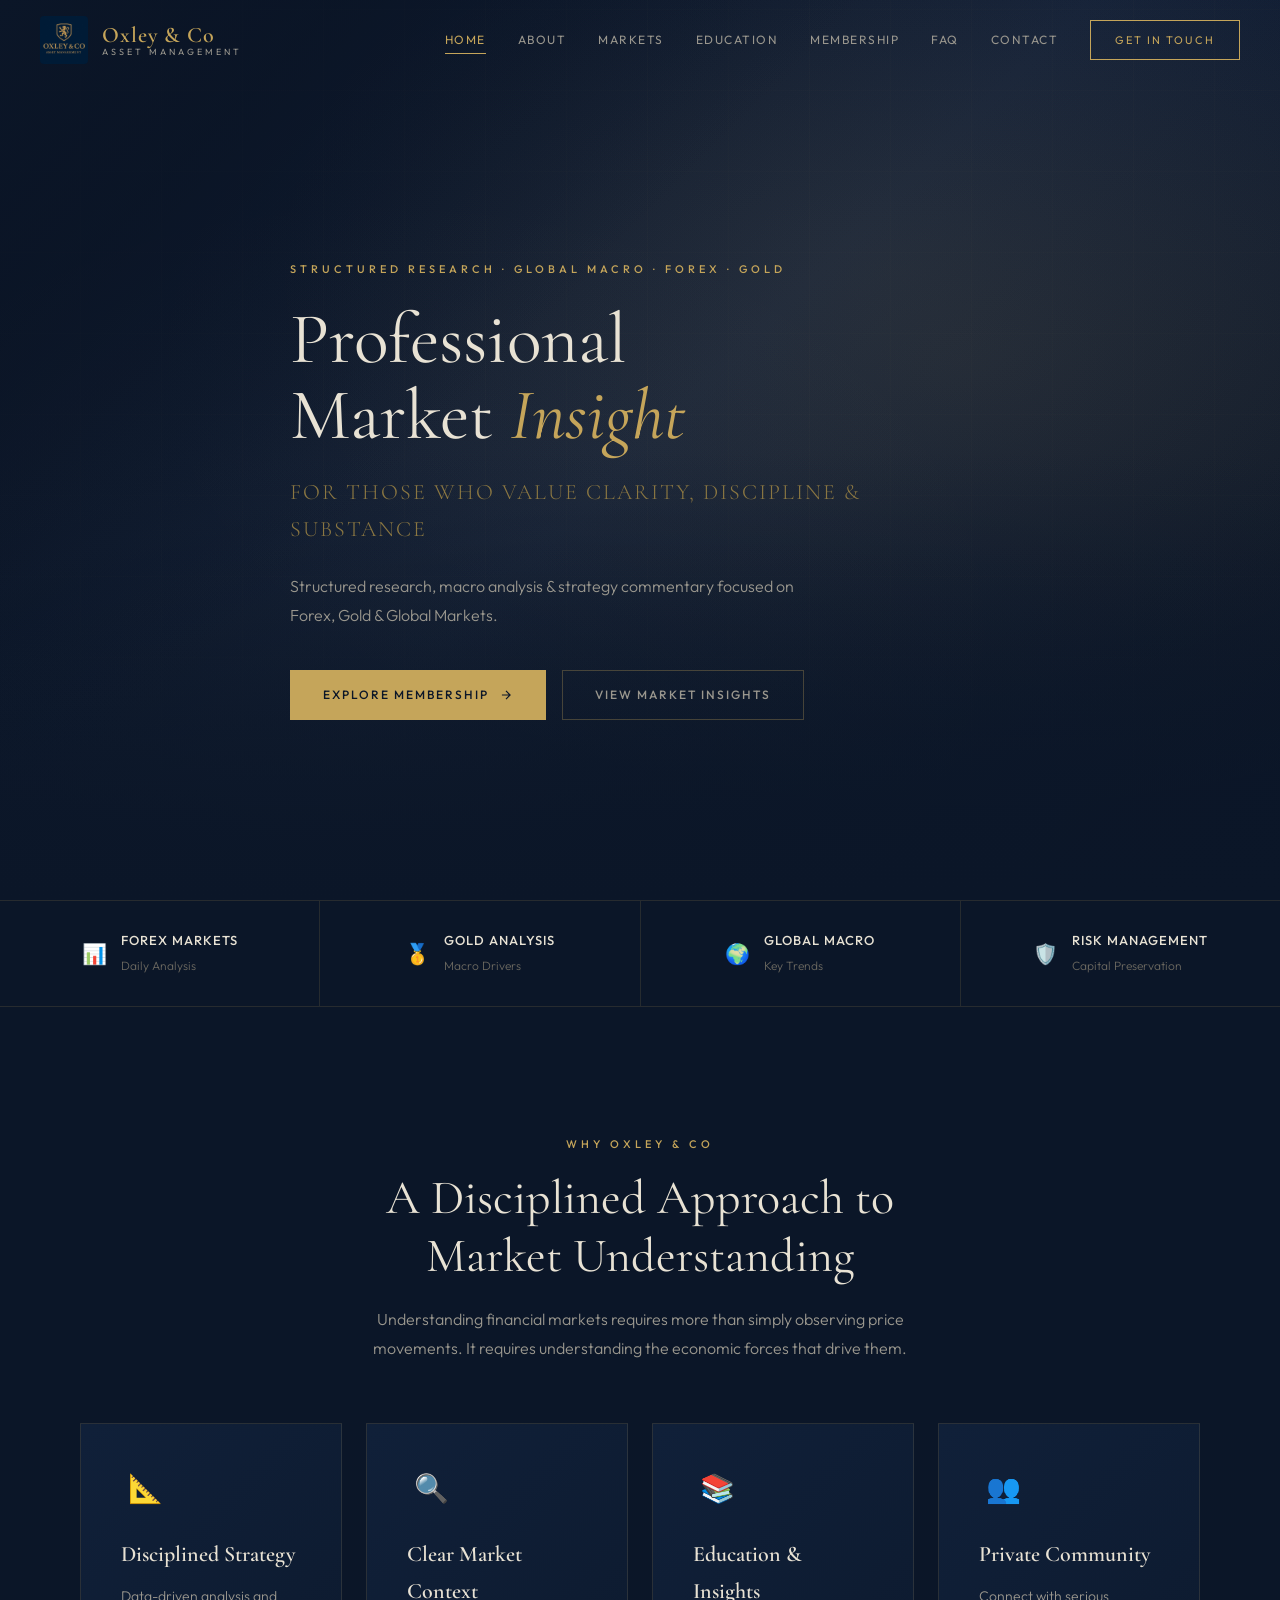
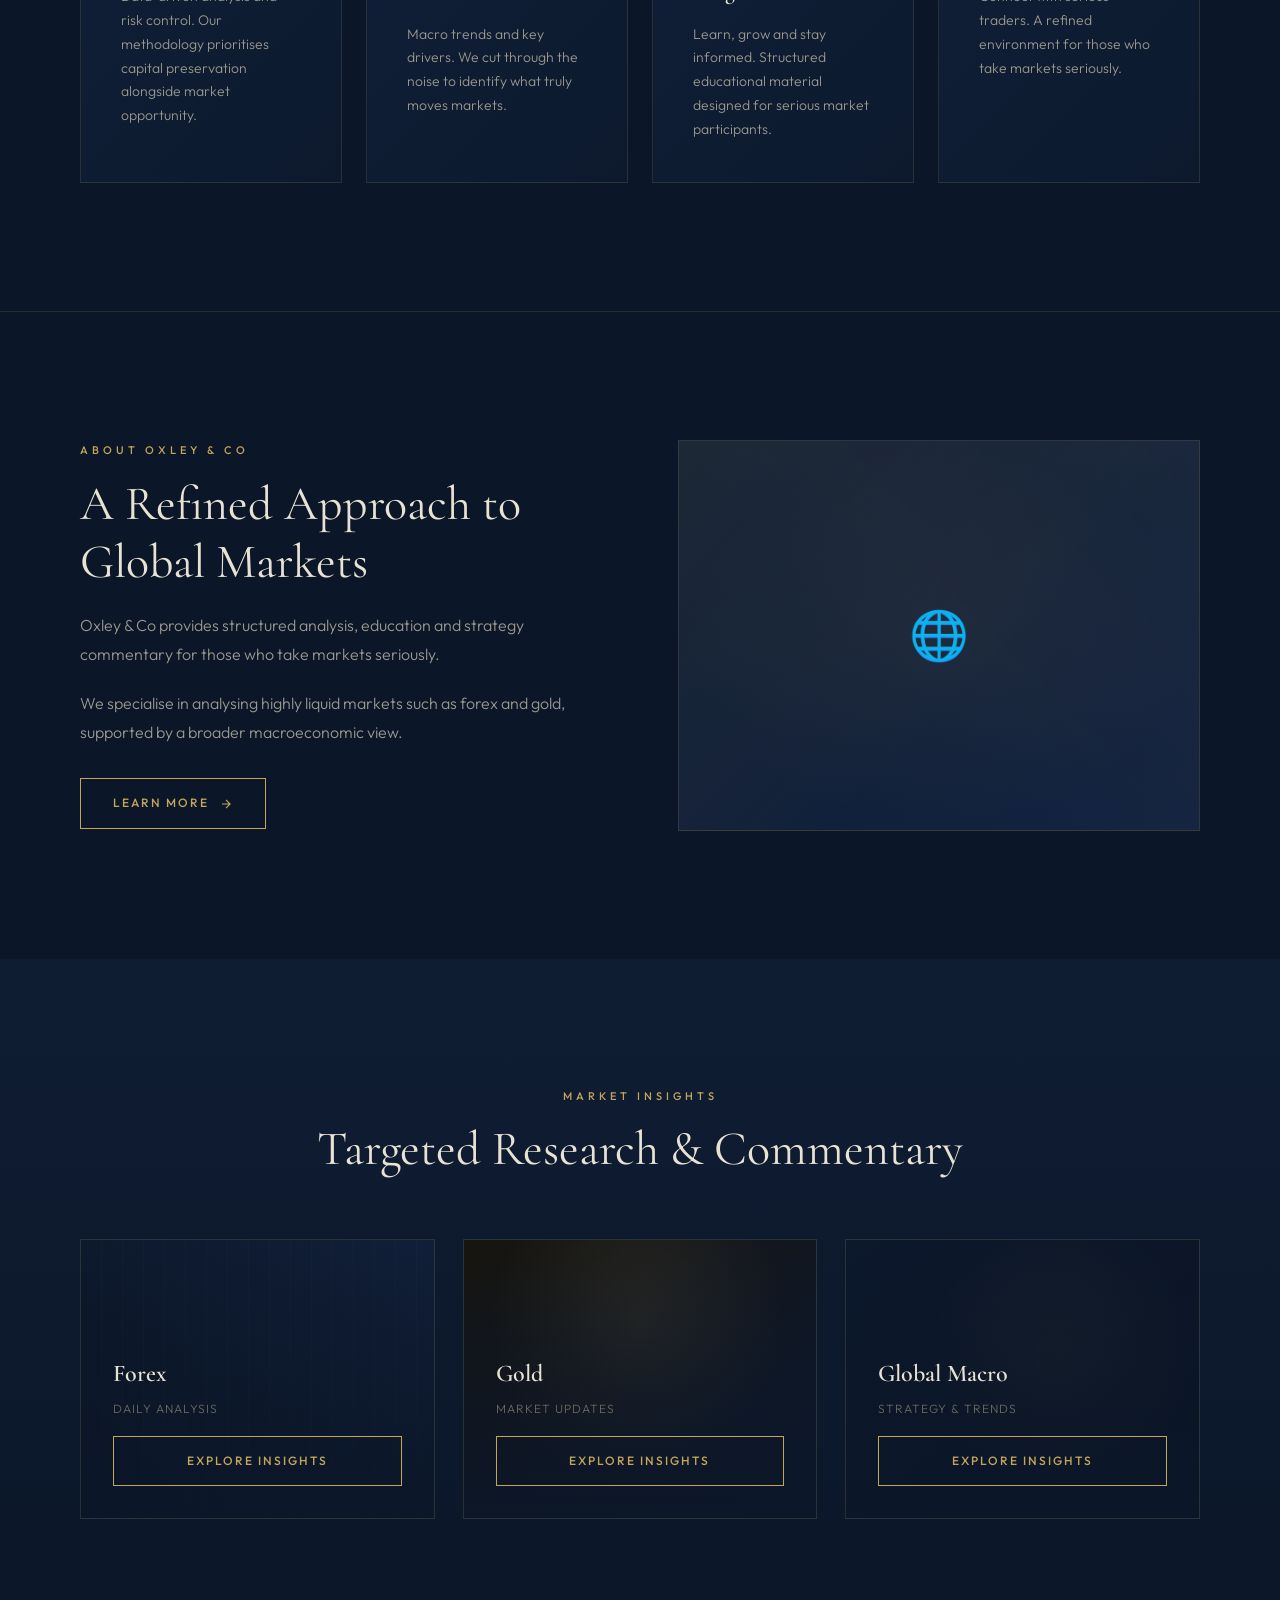
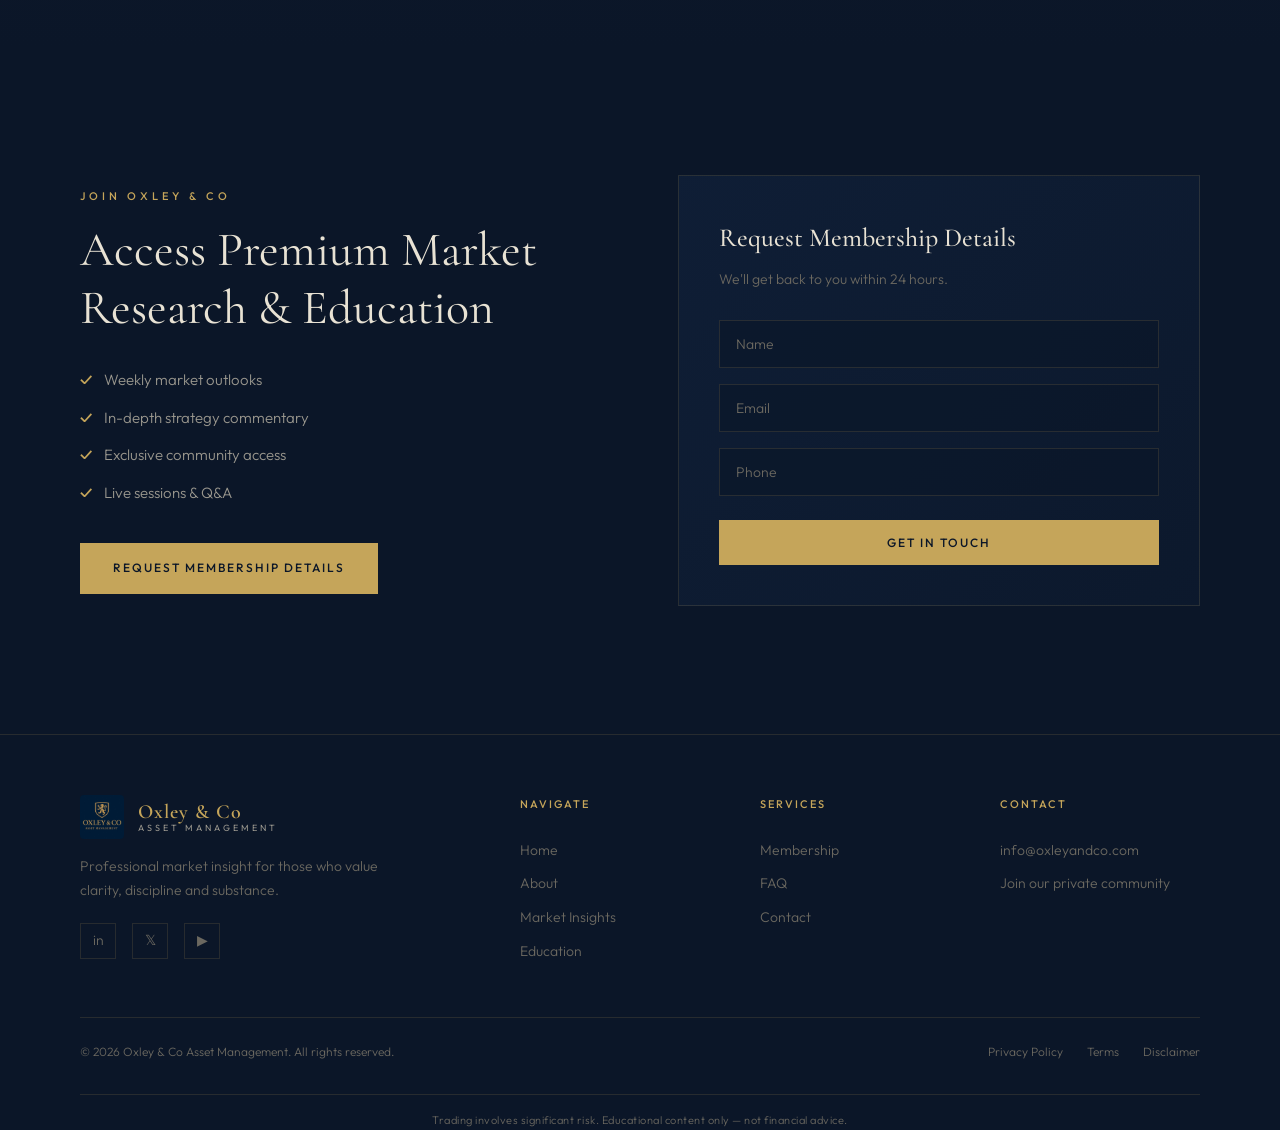
==== index.html @ 521b1150 "Initial Oxley & Co Asset Management website" ====
<!DOCTYPE html>
<html lang="en">
<head>
  <meta charset="UTF-8">
  <meta name="viewport" content="width=device-width, initial-scale=1.0">
  <title>Oxley & Co — Asset Management | Professional Market Insight</title>
  <meta name="description" content="Structured research, macro analysis & strategy commentary focused on Forex, Gold & Global Markets.">
  <link rel="stylesheet" href="styles.css">
  <link rel="icon" type="image/svg+xml" href="data:image/svg+xml,<svg xmlns='http://www.w3.org/2000/svg' viewBox='0 0 100 100'><text y='.9em' font-size='90'>🦁</text></svg>">
</head>
<body>

  <!-- NAVIGATION -->
  <nav class="nav">
    <div class="nav-inner">
      <a href="index.html" class="nav-logo">
        <img src="assets/images/logo.jpg" alt="Oxley & Co">
        <div class="nav-logo-text">
          <span class="nav-logo-name">Oxley & Co</span>
          <span class="nav-logo-sub">Asset Management</span>
        </div>
      </a>
      <div class="nav-links">
        <a href="index.html" class="active">Home</a>
        <a href="about.html">About</a>
        <a href="markets.html">Markets</a>
        <a href="education.html">Education</a>
        <a href="membership.html">Membership</a>
        <a href="faq.html">FAQ</a>
        <a href="contact.html">Contact</a>
        <a href="contact.html" class="nav-cta">Get in Touch</a>
      </div>
      <button class="nav-toggle" aria-label="Toggle menu">
        <span></span><span></span><span></span>
      </button>
    </div>
  </nav>

  <!-- HERO -->
  <section class="hero">
    <div class="hero-bg"></div>
    <div class="container">
      <div class="hero-content">
        <p class="hero-label">Structured Research · Global Macro · Forex · Gold</p>
        <h1>Professional<br>Market <em>Insight</em></h1>
        <p class="hero-subtitle">For those who value clarity, discipline & substance</p>
        <p class="hero-desc">Structured research, macro analysis &amp; strategy commentary focused on Forex, Gold &amp; Global Markets.</p>
        <div class="hero-actions">
          <a href="membership.html" class="btn btn-filled">
            <span>Explore Membership</span>
            <svg xmlns="http://www.w3.org/2000/svg" viewBox="0 0 24 24" fill="none" stroke="currentColor" stroke-width="2"><path d="M5 12h14M12 5l7 7-7 7"/></svg>
          </a>
          <a href="markets.html" class="btn btn-ghost">
            <span>View Market Insights</span>
          </a>
        </div>
      </div>
    </div>
  </section>

  <!-- SERVICE PILLARS -->
  <div class="pillars">
    <div class="pillar">
      <div class="pillar-icon">📊</div>
      <div class="pillar-text">
        <h4>Forex Markets</h4>
        <span>Daily Analysis</span>
      </div>
    </div>
    <div class="pillar">
      <div class="pillar-icon">🥇</div>
      <div class="pillar-text">
        <h4>Gold Analysis</h4>
        <span>Macro Drivers</span>
      </div>
    </div>
    <div class="pillar">
      <div class="pillar-icon">🌍</div>
      <div class="pillar-text">
        <h4>Global Macro</h4>
        <span>Key Trends</span>
      </div>
    </div>
    <div class="pillar">
      <div class="pillar-icon">🛡️</div>
      <div class="pillar-text">
        <h4>Risk Management</h4>
        <span>Capital Preservation</span>
      </div>
    </div>
  </div>

  <!-- WHY OXLEY & CO -->
  <section class="section">
    <div class="container">
      <div class="section-header centered reveal">
        <p class="section-label">Why Oxley & Co</p>
        <h2 class="section-title">A Disciplined Approach to<br>Market Understanding</h2>
        <p class="section-desc">Understanding financial markets requires more than simply observing price movements. It requires understanding the economic forces that drive them.</p>
      </div>
      <div class="grid-4">
        <div class="card reveal reveal-delay-1">
          <div class="card-icon">📐</div>
          <h3>Disciplined Strategy</h3>
          <p>Data-driven analysis and risk control. Our methodology prioritises capital preservation alongside market opportunity.</p>
        </div>
        <div class="card reveal reveal-delay-2">
          <div class="card-icon">🔍</div>
          <h3>Clear Market Context</h3>
          <p>Macro trends and key drivers. We cut through the noise to identify what truly moves markets.</p>
        </div>
        <div class="card reveal reveal-delay-3">
          <div class="card-icon">📚</div>
          <h3>Education &amp; Insights</h3>
          <p>Learn, grow and stay informed. Structured educational material designed for serious market participants.</p>
        </div>
        <div class="card reveal reveal-delay-4">
          <div class="card-icon">👥</div>
          <h3>Private Community</h3>
          <p>Connect with serious traders. A refined environment for those who take markets seriously.</p>
        </div>
      </div>
    </div>
  </section>

  <hr class="section-divider">

  <!-- ABOUT PREVIEW -->
  <section class="section">
    <div class="container">
      <div class="split">
        <div class="reveal">
          <p class="section-label">About Oxley & Co</p>
          <h2 class="section-title">A Refined Approach to Global Markets</h2>
          <p class="section-desc" style="margin-bottom:20px;">Oxley &amp; Co provides structured analysis, education and strategy commentary for those who take markets seriously.</p>
          <p class="section-desc">We specialise in analysing highly liquid markets such as forex and gold, supported by a broader macroeconomic view.</p>
          <a href="about.html" class="btn" style="margin-top:32px;">
            <span>Learn More</span>
            <svg xmlns="http://www.w3.org/2000/svg" viewBox="0 0 24 24" fill="none" stroke="currentColor" stroke-width="2"><path d="M5 12h14M12 5l7 7-7 7"/></svg>
          </a>
        </div>
        <div class="img-placeholder reveal reveal-delay-2">🌐</div>
      </div>
    </div>
  </section>

  <!-- MARKET INSIGHTS -->
  <section class="section section-dark">
    <div class="container">
      <div class="section-header centered reveal">
        <p class="section-label">Market Insights</p>
        <h2 class="section-title">Targeted Research &amp; Commentary</h2>
      </div>
      <div class="grid-3">
        <div class="card insight-card reveal reveal-delay-1" data-type="forex">
          <div class="insight-card-bg"></div>
          <div class="insight-card-content">
            <h3>Forex</h3>
            <p class="sub">Daily Analysis</p>
            <a href="markets.html" class="btn" style="width:100%;justify-content:center;">
              <span>Explore Insights</span>
            </a>
          </div>
        </div>
        <div class="card insight-card reveal reveal-delay-2" data-type="gold">
          <div class="insight-card-bg"></div>
          <div class="insight-card-content">
            <h3>Gold</h3>
            <p class="sub">Market Updates</p>
            <a href="markets.html" class="btn" style="width:100%;justify-content:center;">
              <span>Explore Insights</span>
            </a>
          </div>
        </div>
        <div class="card insight-card reveal reveal-delay-3" data-type="macro">
          <div class="insight-card-bg"></div>
          <div class="insight-card-content">
            <h3>Global Macro</h3>
            <p class="sub">Strategy &amp; Trends</p>
            <a href="markets.html" class="btn" style="width:100%;justify-content:center;">
              <span>Explore Insights</span>
            </a>
          </div>
        </div>
      </div>
    </div>
  </section>

  <!-- MEMBERSHIP CTA -->
  <section class="section">
    <div class="container">
      <div class="split reveal">
        <div>
          <p class="section-label">Join Oxley & Co</p>
          <h2 class="section-title">Access Premium Market Research &amp; Education</h2>
          <ul class="check-list" style="margin-top:24px;">
            <li>Weekly market outlooks</li>
            <li>In-depth strategy commentary</li>
            <li>Exclusive community access</li>
            <li>Live sessions &amp; Q&A</li>
          </ul>
          <a href="membership.html" class="btn btn-filled" style="margin-top:32px;">
            <span>Request Membership Details</span>
          </a>
        </div>
        <div class="form-card reveal reveal-delay-2">
          <h3>Request Membership Details</h3>
          <p class="form-sub">We'll get back to you within 24 hours.</p>
          <form>
            <div class="form-group">
              <input type="text" placeholder="Name" required>
            </div>
            <div class="form-group">
              <input type="email" placeholder="Email" required>
            </div>
            <div class="form-group">
              <input type="tel" placeholder="Phone">
            </div>
            <button type="submit" class="btn btn-filled" style="width:100%;justify-content:center;margin-top:8px;">
              <span>Get in Touch</span>
            </button>
          </form>
        </div>
      </div>
    </div>
  </section>

  <!-- FOOTER -->
  <footer class="footer">
    <div class="container">
      <div class="footer-grid">
        <div class="footer-brand">
          <div class="nav-logo" style="pointer-events:none;">
            <img src="assets/images/logo.jpg" alt="Oxley & Co" style="height:44px;width:44px;border-radius:4px;object-fit:cover;">
            <div class="nav-logo-text">
              <span class="nav-logo-name" style="font-size:20px;">Oxley & Co</span>
              <span class="nav-logo-sub">Asset Management</span>
            </div>
          </div>
          <p>Professional market insight for those who value clarity, discipline and substance.</p>
          <div class="footer-social">
            <a href="#" aria-label="LinkedIn">in</a>
            <a href="#" aria-label="Twitter">𝕏</a>
            <a href="#" aria-label="YouTube">▶</a>
          </div>
        </div>
        <div class="footer-col">
          <h4>Navigate</h4>
          <a href="index.html">Home</a>
          <a href="about.html">About</a>
          <a href="markets.html">Market Insights</a>
          <a href="education.html">Education</a>
        </div>
        <div class="footer-col">
          <h4>Services</h4>
          <a href="membership.html">Membership</a>
          <a href="faq.html">FAQ</a>
          <a href="contact.html">Contact</a>
        </div>
        <div class="footer-col">
          <h4>Contact</h4>
          <a href="mailto:info@oxleyandco.com">info@oxleyandco.com</a>
          <a href="#">Join our private community</a>
        </div>
      </div>
      <div class="footer-bottom">
        <span class="footer-copy">&copy; 2026 Oxley & Co Asset Management. All rights reserved.</span>
        <div class="footer-bottom-links">
          <a href="#">Privacy Policy</a>
          <a href="#">Terms</a>
          <a href="#">Disclaimer</a>
        </div>
      </div>
      <p class="footer-disclaimer">Trading involves significant risk. Educational content only — not financial advice.</p>
    </div>
  </footer>

  <script src="main.js"></script>
</body>
</html>
---- styles.css ----
/* ═══════════════════════════════════════════════════════════════
   OXLEY & CO — ASSET MANAGEMENT
   Premium Institutional Design System
   ═══════════════════════════════════════════════════════════════ */

@import url('https://fonts.googleapis.com/css2?family=Cormorant+Garamond:ital,wght@0,300;0,400;0,500;0,600;0,700;1,400&family=Outfit:wght@300;400;500;600&family=Libre+Baskerville:ital,wght@0,400;0,700;1,400&display=swap');

:root {
  /* Core palette */
  --gold: #C5A55A;
  --gold-light: #D4B96E;
  --gold-bright: #E8D48B;
  --gold-dark: #9A7F3C;
  --gold-muted: #8B7742;
  --navy: #0B1628;
  --navy-light: #0F1D33;
  --navy-mid: #132340;
  --navy-surface: #162A4A;
  --charcoal: #1A1A1E;
  --text-primary: #E8E2D4;
  --text-secondary: #9A978E;
  --text-muted: #6B6860;
  --border: rgba(197, 165, 90, 0.15);
  --border-strong: rgba(197, 165, 90, 0.3);
  --glow: rgba(197, 165, 90, 0.08);

  /* Typography */
  --font-display: 'Cormorant Garamond', 'Georgia', serif;
  --font-body: 'Outfit', 'Helvetica Neue', sans-serif;
  --font-accent: 'Libre Baskerville', 'Georgia', serif;

  /* Spacing */
  --section-pad: clamp(80px, 10vw, 140px);
  --container: 1200px;
}

*, *::before, *::after {
  margin: 0;
  padding: 0;
  box-sizing: border-box;
}

html {
  scroll-behavior: smooth;
  -webkit-font-smoothing: antialiased;
  -moz-osx-font-smoothing: grayscale;
}

body {
  font-family: var(--font-body);
  font-weight: 300;
  color: var(--text-primary);
  background: var(--navy);
  line-height: 1.7;
  overflow-x: hidden;
}

img { max-width: 100%; display: block; }
a { color: inherit; text-decoration: none; }
ul { list-style: none; }

.container {
  max-width: var(--container);
  margin: 0 auto;
  padding: 0 clamp(20px, 4vw, 40px);
}

/* ═══════════════════════════════════════
   GLOBAL BACKGROUND TEXTURE
   ═══════════════════════════════════════ */

body::before {
  content: '';
  position: fixed;
  inset: 0;
  background:
    radial-gradient(ellipse at 20% 20%, rgba(197, 165, 90, 0.03) 0%, transparent 50%),
    radial-gradient(ellipse at 80% 80%, rgba(197, 165, 90, 0.02) 0%, transparent 50%);
  pointer-events: none;
  z-index: 0;
}

/* Noise grain overlay */
body::after {
  content: '';
  position: fixed;
  inset: 0;
  opacity: 0.025;
  background-image: url("data:image/svg+xml,%3Csvg viewBox='0 0 256 256' xmlns='http://www.w3.org/2000/svg'%3E%3Cfilter id='n'%3E%3CfeTurbulence type='fractalNoise' baseFrequency='0.9' numOctaves='4' stitchTiles='stitch'/%3E%3C/filter%3E%3Crect width='100%25' height='100%25' filter='url(%23n)'/%3E%3C/svg%3E");
  background-size: 128px 128px;
  pointer-events: none;
  z-index: 0;
}

/* ═══════════════════════════════════════
   NAVIGATION
   ═══════════════════════════════════════ */

.nav {
  position: fixed;
  top: 0;
  left: 0;
  right: 0;
  z-index: 1000;
  padding: 0 clamp(20px, 4vw, 40px);
  transition: background 0.4s ease, box-shadow 0.4s ease, padding 0.4s ease;
}

.nav.scrolled {
  background: rgba(11, 22, 40, 0.95);
  backdrop-filter: blur(20px);
  box-shadow: 0 1px 0 var(--border);
}

.nav-inner {
  max-width: var(--container);
  margin: 0 auto;
  display: flex;
  align-items: center;
  justify-content: space-between;
  height: 80px;
}

.nav-logo {
  display: flex;
  align-items: center;
  gap: 14px;
}

.nav-logo img {
  height: 48px;
  width: 48px;
  border-radius: 4px;
  object-fit: cover;
}

.nav-logo-text {
  display: flex;
  flex-direction: column;
  line-height: 1.1;
}

.nav-logo-name {
  font-family: var(--font-display);
  font-size: 22px;
  font-weight: 600;
  color: var(--gold);
  letter-spacing: 1px;
}

.nav-logo-sub {
  font-family: var(--font-body);
  font-size: 9px;
  letter-spacing: 3px;
  text-transform: uppercase;
  color: var(--text-secondary);
  font-weight: 400;
}

.nav-links {
  display: flex;
  align-items: center;
  gap: clamp(16px, 2.5vw, 32px);
}

.nav-links a {
  font-size: 12px;
  font-weight: 400;
  letter-spacing: 1.5px;
  text-transform: uppercase;
  color: var(--text-secondary);
  transition: color 0.3s ease;
  position: relative;
}

.nav-links a::after {
  content: '';
  position: absolute;
  bottom: -4px;
  left: 0;
  width: 0;
  height: 1px;
  background: var(--gold);
  transition: width 0.3s ease;
}

.nav-links a:hover,
.nav-links a.active {
  color: var(--gold);
}

.nav-links a:hover::after,
.nav-links a.active::after {
  width: 100%;
}

.nav-cta {
  font-size: 11px !important;
  letter-spacing: 2px !important;
  padding: 10px 24px;
  border: 1px solid var(--gold);
  color: var(--gold) !important;
  transition: all 0.3s ease !important;
}

.nav-cta::after { display: none !important; }

.nav-cta:hover {
  background: var(--gold) !important;
  color: var(--navy) !important;
}

/* Mobile menu */
.nav-toggle {
  display: none;
  flex-direction: column;
  gap: 5px;
  cursor: pointer;
  background: none;
  border: none;
  padding: 6px;
}

.nav-toggle span {
  display: block;
  width: 24px;
  height: 1.5px;
  background: var(--gold);
  transition: all 0.3s ease;
}

@media (max-width: 900px) {
  .nav-links { display: none; }
  .nav-toggle { display: flex; }

  .nav-links.open {
    display: flex;
    flex-direction: column;
    position: absolute;
    top: 80px;
    left: 0;
    right: 0;
    background: rgba(11, 22, 40, 0.98);
    backdrop-filter: blur(20px);
    padding: 30px 40px;
    gap: 20px;
    border-bottom: 1px solid var(--border);
  }
}

/* ═══════════════════════════════════════
   HERO SECTIONS
   ═══════════════════════════════════════ */

.hero {
  position: relative;
  min-height: 100vh;
  display: flex;
  align-items: center;
  padding-top: 80px;
  overflow: hidden;
}

.hero-bg {
  position: absolute;
  inset: 0;
  z-index: 0;
}

.hero-bg::before {
  content: '';
  position: absolute;
  inset: 0;
  background:
    linear-gradient(135deg, var(--navy) 0%, transparent 40%),
    linear-gradient(to bottom, transparent 50%, var(--navy) 100%),
    radial-gradient(ellipse at 75% 40%, rgba(197, 165, 90, 0.08) 0%, transparent 60%),
    radial-gradient(ellipse at 30% 70%, rgba(197, 165, 90, 0.04) 0%, transparent 50%);
  z-index: 1;
}

/* Simulated city skyline / financial background */
.hero-bg::after {
  content: '';
  position: absolute;
  inset: 0;
  background:
    linear-gradient(180deg, transparent 60%, var(--navy) 100%),
    repeating-linear-gradient(90deg, transparent, transparent 80px, rgba(197,165,90,0.015) 80px, rgba(197,165,90,0.015) 81px),
    repeating-linear-gradient(0deg, transparent, transparent 80px, rgba(197,165,90,0.01) 80px, rgba(197,165,90,0.01) 81px),
    radial-gradient(ellipse at 70% 30%, rgba(197,165,90,0.06) 0%, transparent 50%),
    linear-gradient(135deg, #080e1a 0%, #0d192e 30%, #111f38 50%, #0a1322 100%);
  z-index: 0;
}

.hero-content {
  position: relative;
  z-index: 2;
  max-width: 700px;
}

.hero-label {
  font-family: var(--font-body);
  font-size: 11px;
  font-weight: 500;
  letter-spacing: 4px;
  text-transform: uppercase;
  color: var(--gold);
  margin-bottom: 24px;
  opacity: 0;
  animation: fadeUp 0.8s ease 0.2s forwards;
}

.hero h1 {
  font-family: var(--font-display);
  font-size: clamp(42px, 6vw, 72px);
  font-weight: 400;
  line-height: 1.05;
  color: var(--text-primary);
  margin-bottom: 20px;
  opacity: 0;
  animation: fadeUp 0.8s ease 0.4s forwards;
}

.hero h1 em {
  font-style: italic;
  color: var(--gold);
}

.hero-subtitle {
  font-family: var(--font-display);
  font-size: clamp(16px, 2vw, 22px);
  font-weight: 300;
  letter-spacing: 2px;
  text-transform: uppercase;
  color: var(--gold-muted);
  margin-bottom: 24px;
  opacity: 0;
  animation: fadeUp 0.8s ease 0.5s forwards;
}

.hero-desc {
  font-size: 16px;
  color: var(--text-secondary);
  line-height: 1.8;
  margin-bottom: 40px;
  max-width: 540px;
  opacity: 0;
  animation: fadeUp 0.8s ease 0.6s forwards;
}

.hero-actions {
  display: flex;
  gap: 16px;
  flex-wrap: wrap;
  opacity: 0;
  animation: fadeUp 0.8s ease 0.7s forwards;
}

/* Page hero (shorter) */
.page-hero {
  position: relative;
  padding: 160px 0 80px;
  overflow: hidden;
}

.page-hero::before {
  content: '';
  position: absolute;
  inset: 0;
  background:
    radial-gradient(ellipse at 30% 50%, rgba(197,165,90,0.06) 0%, transparent 60%),
    linear-gradient(180deg, var(--navy) 0%, var(--navy-light) 50%, var(--navy) 100%);
  z-index: 0;
}

.page-hero .container {
  position: relative;
  z-index: 1;
}

.page-hero h1 {
  font-family: var(--font-display);
  font-size: clamp(36px, 5vw, 56px);
  font-weight: 400;
  line-height: 1.15;
  margin-bottom: 16px;
}

.page-hero .lead {
  font-size: 17px;
  color: var(--text-secondary);
  max-width: 600px;
  line-height: 1.8;
}

/* ═══════════════════════════════════════
   BUTTONS
   ═══════════════════════════════════════ */

.btn {
  display: inline-flex;
  align-items: center;
  gap: 10px;
  font-family: var(--font-body);
  font-size: 12px;
  font-weight: 500;
  letter-spacing: 2px;
  text-transform: uppercase;
  padding: 14px 32px;
  border: 1px solid var(--gold);
  background: transparent;
  color: var(--gold);
  cursor: pointer;
  transition: all 0.35s ease;
  position: relative;
  overflow: hidden;
}

.btn::before {
  content: '';
  position: absolute;
  inset: 0;
  background: var(--gold);
  transform: translateX(-101%);
  transition: transform 0.35s ease;
  z-index: 0;
}

.btn:hover::before {
  transform: translateX(0);
}

.btn:hover {
  color: var(--navy);
}

.btn span { position: relative; z-index: 1; }
.btn svg { position: relative; z-index: 1; width: 14px; height: 14px; }
.btn:hover svg { stroke: var(--navy); }

.btn-filled {
  background: var(--gold);
  color: var(--navy);
}

.btn-filled::before {
  background: var(--gold-dark);
}

.btn-filled:hover {
  color: var(--text-primary);
}

.btn-ghost {
  border-color: var(--border-strong);
  color: var(--text-secondary);
}

.btn-ghost::before {
  background: rgba(197, 165, 90, 0.1);
}

.btn-ghost:hover {
  color: var(--gold);
  border-color: var(--gold);
}

/* ═══════════════════════════════════════
   SECTIONS
   ═══════════════════════════════════════ */

section {
  position: relative;
  z-index: 1;
}

.section {
  padding: var(--section-pad) 0;
}

.section-dark {
  background: linear-gradient(180deg, var(--navy-light) 0%, var(--navy) 100%);
}

.section-divider {
  border: none;
  border-top: 1px solid var(--border);
  margin: 0;
}

.section-label {
  font-family: var(--font-body);
  font-size: 11px;
  font-weight: 500;
  letter-spacing: 4px;
  text-transform: uppercase;
  color: var(--gold);
  margin-bottom: 16px;
}

.section-title {
  font-family: var(--font-display);
  font-size: clamp(30px, 4vw, 48px);
  font-weight: 400;
  line-height: 1.2;
  margin-bottom: 20px;
}

.section-desc {
  font-size: 16px;
  color: var(--text-secondary);
  max-width: 600px;
  line-height: 1.8;
}

.section-header {
  margin-bottom: 60px;
}

.section-header.centered {
  text-align: center;
}

.section-header.centered .section-desc {
  margin-left: auto;
  margin-right: auto;
}

/* ═══════════════════════════════════════
   CARDS
   ═══════════════════════════════════════ */

.card {
  background: linear-gradient(135deg, rgba(22, 42, 74, 0.5) 0%, rgba(15, 29, 51, 0.5) 100%);
  border: 1px solid var(--border);
  padding: 40px;
  transition: all 0.4s ease;
  position: relative;
  overflow: hidden;
}

.card::before {
  content: '';
  position: absolute;
  top: 0;
  left: 0;
  right: 0;
  height: 1px;
  background: linear-gradient(90deg, transparent, var(--gold-dark), transparent);
  opacity: 0;
  transition: opacity 0.4s ease;
}

.card:hover {
  border-color: var(--border-strong);
  transform: translateY(-4px);
  box-shadow: 0 20px 60px rgba(0,0,0,0.3);
}

.card:hover::before {
  opacity: 1;
}

.card-icon {
  width: 48px;
  height: 48px;
  display: flex;
  align-items: center;
  justify-content: center;
  color: var(--gold);
  margin-bottom: 24px;
  font-size: 28px;
}

.card h3 {
  font-family: var(--font-display);
  font-size: 22px;
  font-weight: 600;
  margin-bottom: 12px;
  color: var(--text-primary);
}

.card p {
  font-size: 14px;
  color: var(--text-secondary);
  line-height: 1.7;
}

/* Insight cards with background */
.insight-card {
  position: relative;
  overflow: hidden;
  padding: 0;
  min-height: 280px;
  display: flex;
  flex-direction: column;
  justify-content: flex-end;
}

.insight-card-bg {
  position: absolute;
  inset: 0;
  z-index: 0;
}

.insight-card[data-type="forex"] .insight-card-bg {
  background:
    linear-gradient(180deg, rgba(11,22,40,0.3) 0%, rgba(11,22,40,0.9) 100%),
    repeating-linear-gradient(90deg, transparent, transparent 20px, rgba(197,165,90,0.04) 20px, rgba(197,165,90,0.04) 21px),
    linear-gradient(45deg, #0a1322, #132340);
}

.insight-card[data-type="gold"] .insight-card-bg {
  background:
    linear-gradient(180deg, rgba(11,22,40,0.2) 0%, rgba(11,22,40,0.9) 100%),
    radial-gradient(ellipse at 50% 30%, rgba(197,165,90,0.15) 0%, transparent 60%),
    linear-gradient(135deg, #1a1408, #0d192e);
}

.insight-card[data-type="macro"] .insight-card-bg {
  background:
    linear-gradient(180deg, rgba(11,22,40,0.3) 0%, rgba(11,22,40,0.9) 100%),
    radial-gradient(circle at 60% 40%, rgba(197,165,90,0.08) 0%, transparent 50%),
    linear-gradient(135deg, #0d192e, #0a1322);
}

.insight-card-content {
  position: relative;
  z-index: 1;
  padding: 32px;
}

.insight-card h3 {
  font-family: var(--font-display);
  font-size: 24px;
  font-weight: 600;
  margin-bottom: 4px;
}

.insight-card .sub {
  font-size: 12px;
  letter-spacing: 1px;
  text-transform: uppercase;
  color: var(--text-muted);
  margin-bottom: 16px;
}

/* ═══════════════════════════════════════
   SERVICE PILLARS (icon row)
   ═══════════════════════════════════════ */

.pillars {
  display: flex;
  justify-content: center;
  gap: 0;
  border-top: 1px solid var(--border);
  border-bottom: 1px solid var(--border);
  position: relative;
  z-index: 1;
}

.pillar {
  flex: 1;
  display: flex;
  align-items: center;
  justify-content: center;
  gap: 14px;
  padding: 28px 24px;
  border-right: 1px solid var(--border);
  transition: background 0.3s ease;
}

.pillar:last-child { border-right: none; }

.pillar:hover {
  background: var(--glow);
}

.pillar-icon {
  color: var(--gold);
  font-size: 20px;
  flex-shrink: 0;
}

.pillar-text h4 {
  font-family: var(--font-body);
  font-size: 13px;
  font-weight: 500;
  letter-spacing: 1px;
  text-transform: uppercase;
  color: var(--text-primary);
}

.pillar-text span {
  font-size: 12px;
  color: var(--text-muted);
}

@media (max-width: 768px) {
  .pillars { flex-wrap: wrap; }
  .pillar { flex: 1 1 50%; border-bottom: 1px solid var(--border); }
  .pillar:nth-child(2) { border-right: none; }
}

/* ═══════════════════════════════════════
   GRID LAYOUTS
   ═══════════════════════════════════════ */

.grid-2 {
  display: grid;
  grid-template-columns: 1fr 1fr;
  gap: 32px;
}

.grid-3 {
  display: grid;
  grid-template-columns: repeat(3, 1fr);
  gap: 28px;
}

.grid-4 {
  display: grid;
  grid-template-columns: repeat(4, 1fr);
  gap: 24px;
}

.split {
  display: grid;
  grid-template-columns: 1fr 1fr;
  gap: clamp(40px, 6vw, 80px);
  align-items: center;
}

@media (max-width: 900px) {
  .grid-2, .grid-3, .grid-4, .split {
    grid-template-columns: 1fr;
  }
}

/* ═══════════════════════════════════════
   CONTACT FORM
   ═══════════════════════════════════════ */

.form-card {
  background: linear-gradient(135deg, rgba(22, 42, 74, 0.4) 0%, rgba(15, 29, 51, 0.4) 100%);
  border: 1px solid var(--border);
  padding: 40px;
}

.form-card h3 {
  font-family: var(--font-display);
  font-size: 26px;
  font-weight: 500;
  margin-bottom: 8px;
}

.form-card .form-sub {
  font-size: 14px;
  color: var(--text-muted);
  margin-bottom: 28px;
}

.form-group {
  margin-bottom: 16px;
}

.form-group input,
.form-group textarea,
.form-group select {
  width: 100%;
  padding: 14px 16px;
  background: rgba(11, 22, 40, 0.6);
  border: 1px solid var(--border);
  color: var(--text-primary);
  font-family: var(--font-body);
  font-size: 14px;
  font-weight: 300;
  outline: none;
  transition: border-color 0.3s ease;
}

.form-group input::placeholder,
.form-group textarea::placeholder {
  color: var(--text-muted);
}

.form-group input:focus,
.form-group textarea:focus {
  border-color: var(--gold);
}

.form-group textarea {
  min-height: 120px;
  resize: vertical;
}

.form-group label {
  display: block;
  font-size: 11px;
  letter-spacing: 1.5px;
  text-transform: uppercase;
  color: var(--text-muted);
  margin-bottom: 8px;
}

/* ═══════════════════════════════════════
   MEMBERSHIP TIERS
   ═══════════════════════════════════════ */

.tier-card {
  background: linear-gradient(180deg, rgba(22, 42, 74, 0.4) 0%, rgba(15, 29, 51, 0.3) 100%);
  border: 1px solid var(--border);
  padding: 44px 36px;
  text-align: center;
  transition: all 0.4s ease;
  position: relative;
}

.tier-card.featured {
  border-color: var(--gold);
  background: linear-gradient(180deg, rgba(197, 165, 90, 0.06) 0%, rgba(15, 29, 51, 0.4) 100%);
}

.tier-card.featured::before {
  content: 'MOST POPULAR';
  position: absolute;
  top: -1px;
  left: 50%;
  transform: translateX(-50%);
  background: var(--gold);
  color: var(--navy);
  font-size: 9px;
  font-weight: 600;
  letter-spacing: 2px;
  padding: 5px 16px;
}

.tier-card:hover {
  transform: translateY(-6px);
  box-shadow: 0 24px 60px rgba(0,0,0,0.3);
}

.tier-name {
  font-family: var(--font-display);
  font-size: 26px;
  font-weight: 500;
  margin-bottom: 8px;
}

.tier-price {
  font-family: var(--font-display);
  font-size: 42px;
  font-weight: 300;
  color: var(--gold);
  margin-bottom: 4px;
}

.tier-price span {
  font-size: 16px;
  color: var(--text-muted);
}

.tier-desc {
  font-size: 13px;
  color: var(--text-muted);
  margin-bottom: 32px;
  padding-bottom: 32px;
  border-bottom: 1px solid var(--border);
}

.tier-features {
  text-align: left;
  margin-bottom: 36px;
}

.tier-features li {
  font-size: 14px;
  color: var(--text-secondary);
  padding: 8px 0;
  display: flex;
  align-items: flex-start;
  gap: 12px;
}

.tier-features li::before {
  content: '✓';
  color: var(--gold);
  font-weight: 600;
  flex-shrink: 0;
  margin-top: 1px;
}

/* ═══════════════════════════════════════
   FAQ ACCORDION
   ═══════════════════════════════════════ */

.faq-item {
  border-bottom: 1px solid var(--border);
}

.faq-question {
  display: flex;
  align-items: center;
  justify-content: space-between;
  padding: 24px 0;
  cursor: pointer;
  width: 100%;
  background: none;
  border: none;
  color: var(--text-primary);
  font-family: var(--font-display);
  font-size: 20px;
  font-weight: 500;
  text-align: left;
  transition: color 0.3s ease;
}

.faq-question:hover {
  color: var(--gold);
}

.faq-icon {
  width: 28px;
  height: 28px;
  display: flex;
  align-items: center;
  justify-content: center;
  flex-shrink: 0;
  font-size: 20px;
  color: var(--gold);
  transition: transform 0.3s ease;
}

.faq-item.open .faq-icon {
  transform: rotate(45deg);
}

.faq-answer {
  max-height: 0;
  overflow: hidden;
  transition: max-height 0.4s ease, padding 0.4s ease;
}

.faq-item.open .faq-answer {
  max-height: 300px;
  padding-bottom: 24px;
}

.faq-answer p {
  font-size: 15px;
  color: var(--text-secondary);
  line-height: 1.8;
  max-width: 720px;
}

/* ═══════════════════════════════════════
   FOOTER
   ═══════════════════════════════════════ */

.footer {
  position: relative;
  z-index: 1;
  border-top: 1px solid var(--border);
  padding: 60px 0 0;
}

.footer-grid {
  display: grid;
  grid-template-columns: 2fr 1fr 1fr 1fr;
  gap: 40px;
  padding-bottom: 48px;
}

.footer-brand p {
  font-size: 14px;
  color: var(--text-muted);
  line-height: 1.7;
  margin-top: 16px;
  max-width: 300px;
}

.footer-col h4 {
  font-family: var(--font-body);
  font-size: 11px;
  font-weight: 500;
  letter-spacing: 2px;
  text-transform: uppercase;
  color: var(--gold);
  margin-bottom: 20px;
}

.footer-col a {
  display: block;
  font-size: 14px;
  color: var(--text-muted);
  padding: 5px 0;
  transition: color 0.3s ease;
}

.footer-col a:hover {
  color: var(--gold);
}

.footer-social {
  display: flex;
  gap: 16px;
  margin-top: 20px;
}

.footer-social a {
  width: 36px;
  height: 36px;
  border: 1px solid var(--border);
  display: flex;
  align-items: center;
  justify-content: center;
  color: var(--text-muted);
  font-size: 14px;
  transition: all 0.3s ease;
}

.footer-social a:hover {
  border-color: var(--gold);
  color: var(--gold);
}

.footer-bottom {
  border-top: 1px solid var(--border);
  padding: 24px 0;
  display: flex;
  justify-content: space-between;
  align-items: center;
  flex-wrap: wrap;
  gap: 16px;
}

.footer-disclaimer {
  font-size: 11px;
  color: var(--text-muted);
  letter-spacing: 0.5px;
  text-align: center;
  width: 100%;
  padding-top: 16px;
  border-top: 1px solid var(--border);
  margin-top: 8px;
}

.footer-bottom-links {
  display: flex;
  gap: 24px;
}

.footer-bottom-links a {
  font-size: 12px;
  color: var(--text-muted);
  transition: color 0.3s ease;
}

.footer-bottom-links a:hover {
  color: var(--gold);
}

.footer-copy {
  font-size: 12px;
  color: var(--text-muted);
}

@media (max-width: 768px) {
  .footer-grid {
    grid-template-columns: 1fr 1fr;
  }
  .footer-bottom {
    flex-direction: column;
    text-align: center;
  }
}

/* ═══════════════════════════════════════
   ANIMATIONS
   ═══════════════════════════════════════ */

@keyframes fadeUp {
  from {
    opacity: 0;
    transform: translateY(24px);
  }
  to {
    opacity: 1;
    transform: translateY(0);
  }
}

@keyframes fadeIn {
  from { opacity: 0; }
  to { opacity: 1; }
}

.reveal {
  opacity: 0;
  transform: translateY(30px);
  transition: opacity 0.7s ease, transform 0.7s ease;
}

.reveal.visible {
  opacity: 1;
  transform: translateY(0);
}

.reveal-delay-1 { transition-delay: 0.1s; }
.reveal-delay-2 { transition-delay: 0.2s; }
.reveal-delay-3 { transition-delay: 0.3s; }
.reveal-delay-4 { transition-delay: 0.4s; }

/* Gold decorative line */
.gold-line {
  width: 48px;
  height: 1px;
  background: var(--gold);
  margin-bottom: 24px;
}

.gold-line.centered {
  margin-left: auto;
  margin-right: auto;
}

/* Check list */
.check-list li {
  display: flex;
  align-items: flex-start;
  gap: 12px;
  font-size: 15px;
  color: var(--text-secondary);
  padding: 6px 0;
}

.check-list li::before {
  content: '✓';
  color: var(--gold);
  font-weight: 600;
  flex-shrink: 0;
}

/* Image placeholder with gradient */
.img-placeholder {
  background:
    linear-gradient(135deg, rgba(197,165,90,0.08) 0%, transparent 60%),
    linear-gradient(225deg, rgba(197,165,90,0.05) 0%, transparent 60%),
    linear-gradient(135deg, var(--navy-light), var(--navy-mid));
  border: 1px solid var(--border);
  aspect-ratio: 4/3;
  display: flex;
  align-items: center;
  justify-content: center;
  color: var(--gold-muted);
  font-size: 48px;
  position: relative;
  overflow: hidden;
}

.img-placeholder::after {
  content: '';
  position: absolute;
  inset: 0;
  background: radial-gradient(ellipse at 50% 50%, rgba(197,165,90,0.06) 0%, transparent 70%);
}

/* CTA Banner */
.cta-banner {
  background: linear-gradient(135deg, var(--navy-mid) 0%, var(--navy-light) 100%);
  border: 1px solid var(--border);
  padding: 60px;
  display: flex;
  align-items: center;
  justify-content: space-between;
  gap: 40px;
  flex-wrap: wrap;
}

.cta-banner h3 {
  font-family: var(--font-display);
  font-size: clamp(24px, 3vw, 36px);
  font-weight: 400;
}

.cta-banner p {
  font-size: 15px;
  color: var(--text-secondary);
  margin-top: 8px;
}

/* Active page styling */
.page-content {
  position: relative;
  z-index: 1;
}

/* Utility */
.text-gold { color: var(--gold); }
.text-muted { color: var(--text-muted); }
.mt-0 { margin-top: 0; }
.mb-0 { margin-bottom: 0; }
.mb-40 { margin-bottom: 40px; }
.mb-60 { margin-bottom: 60px; }
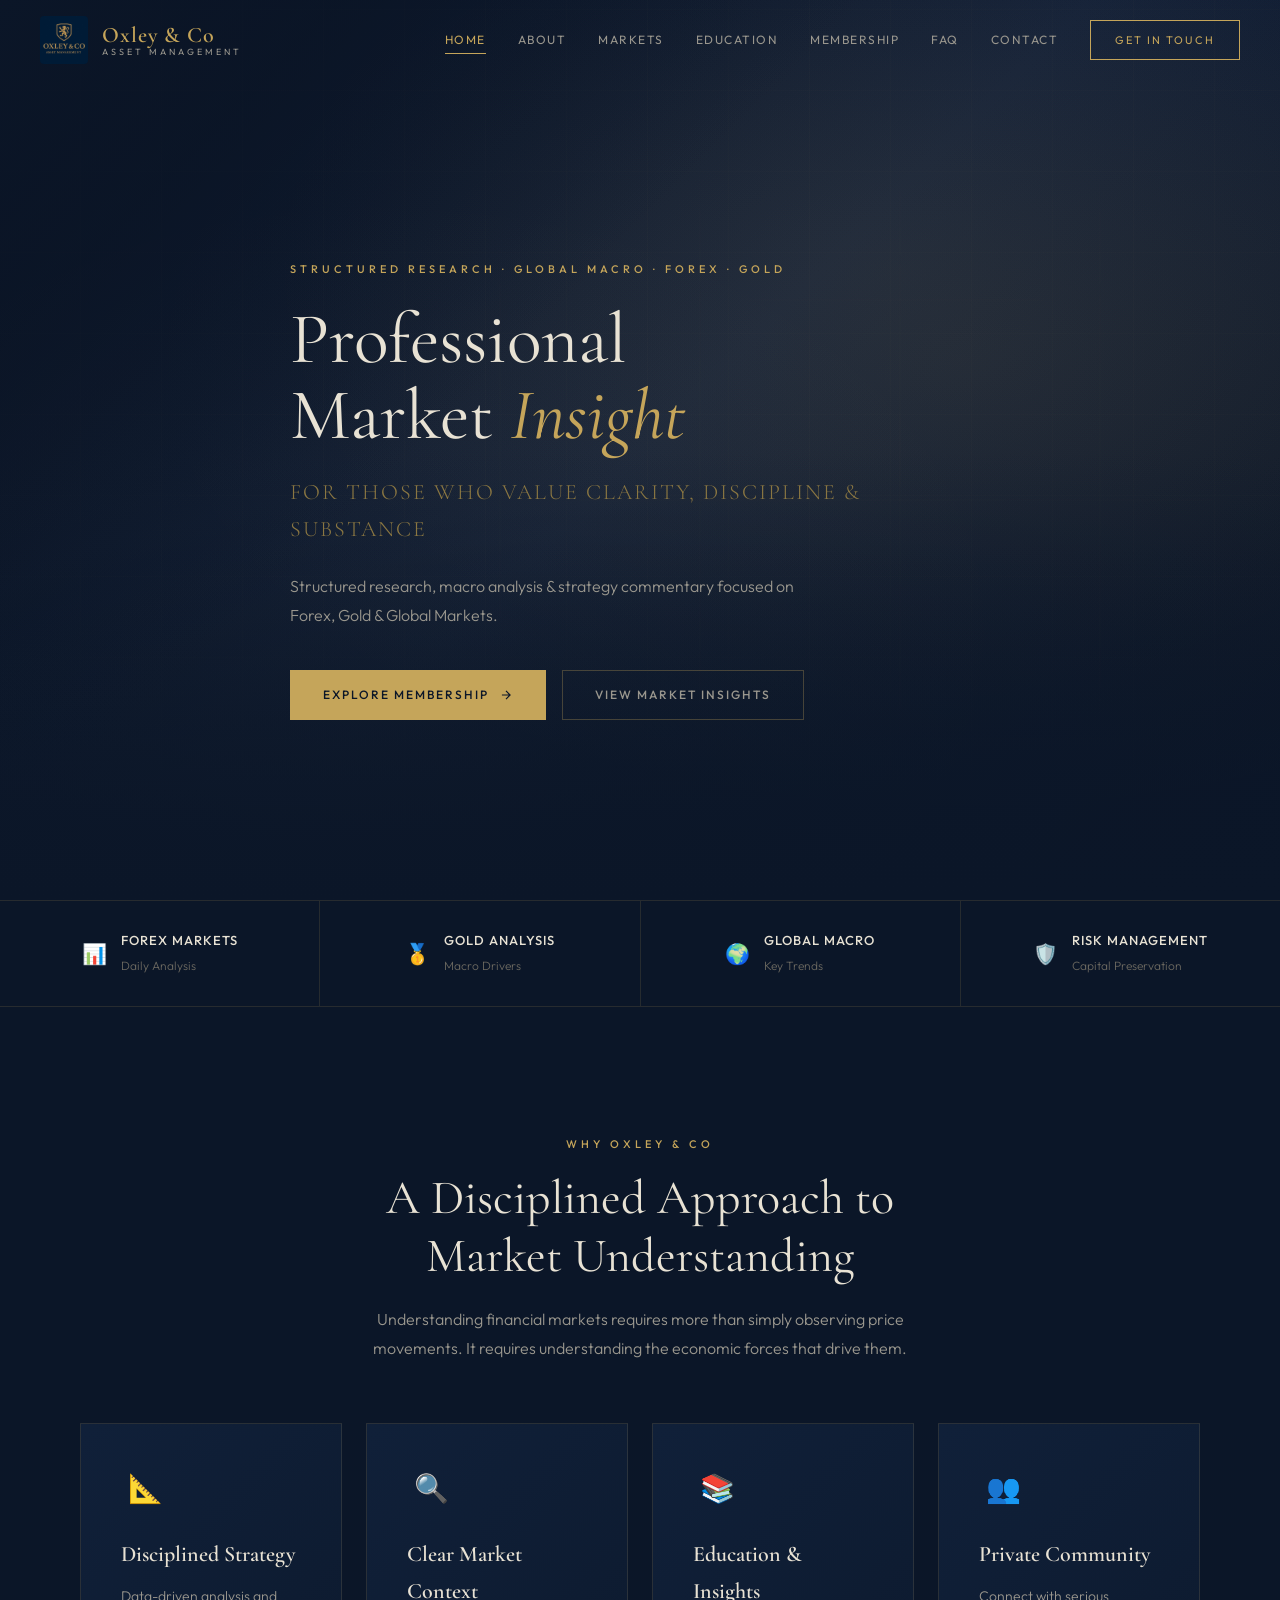
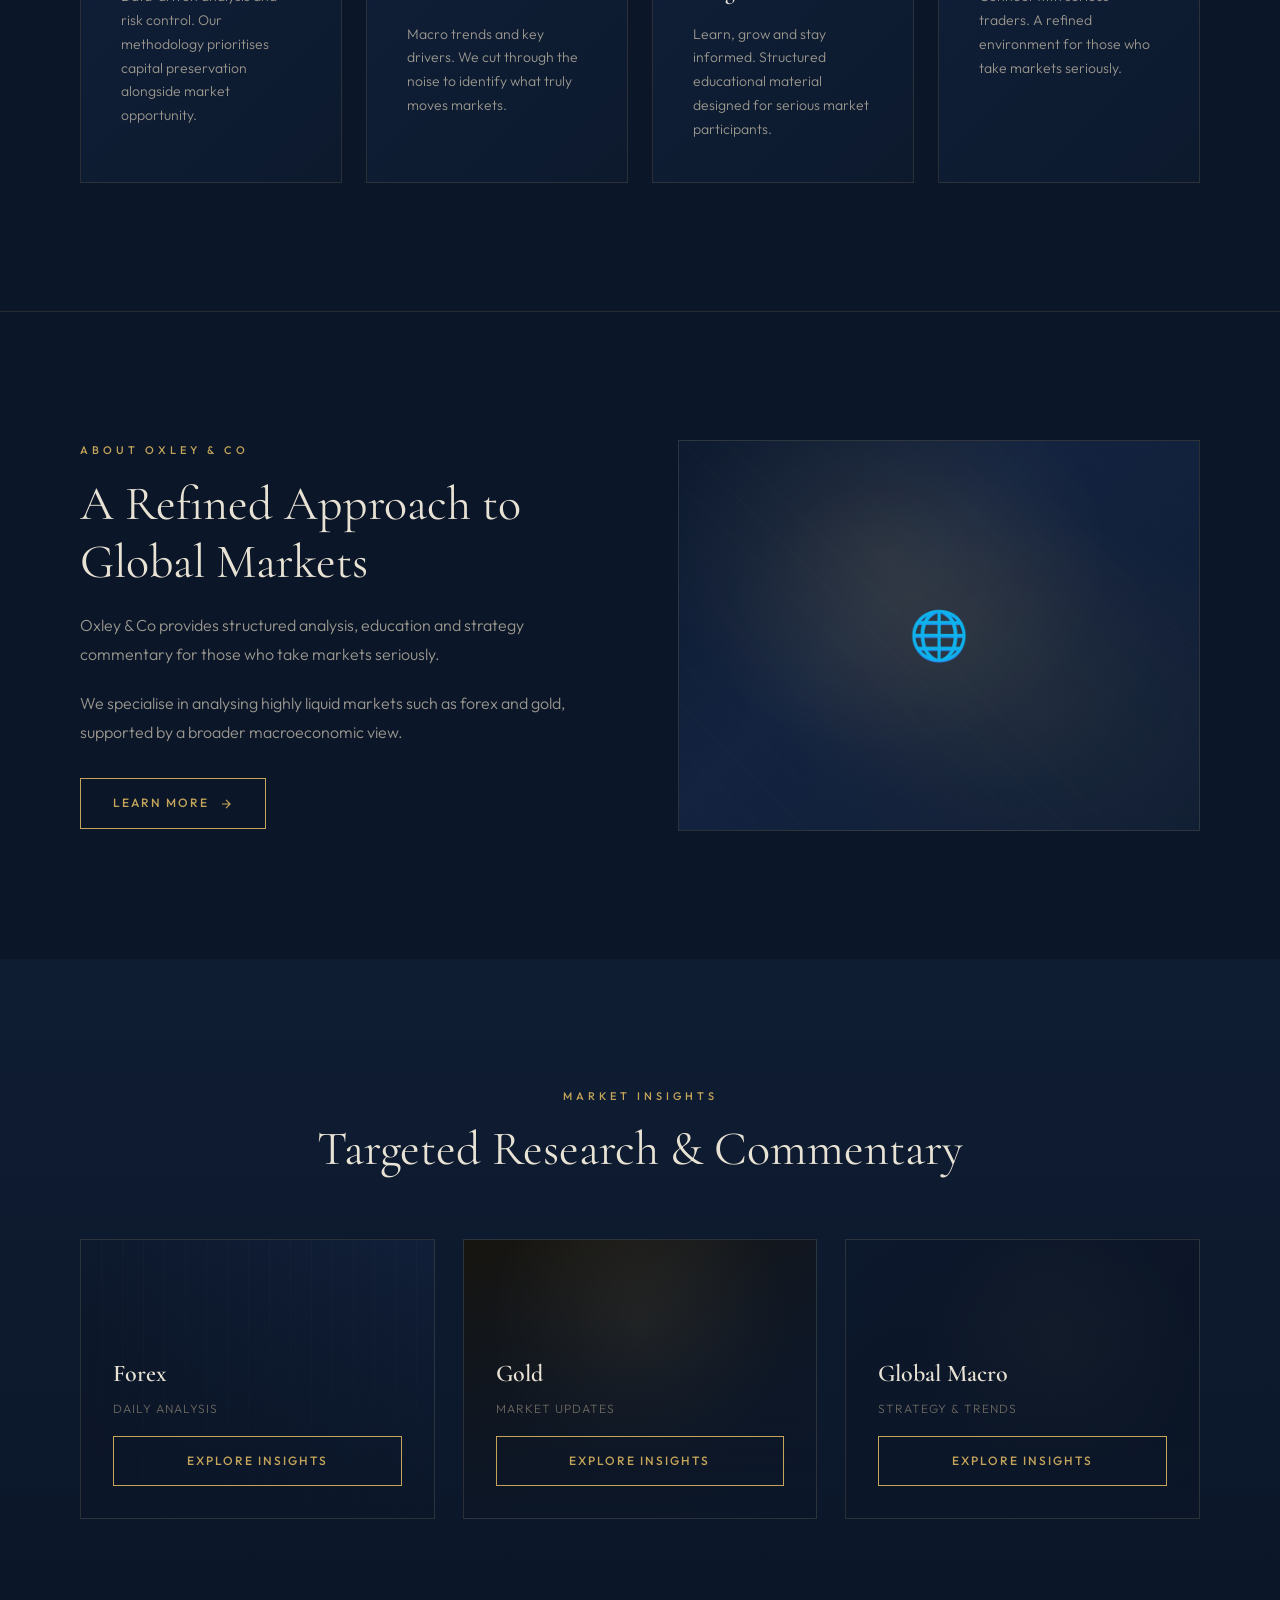
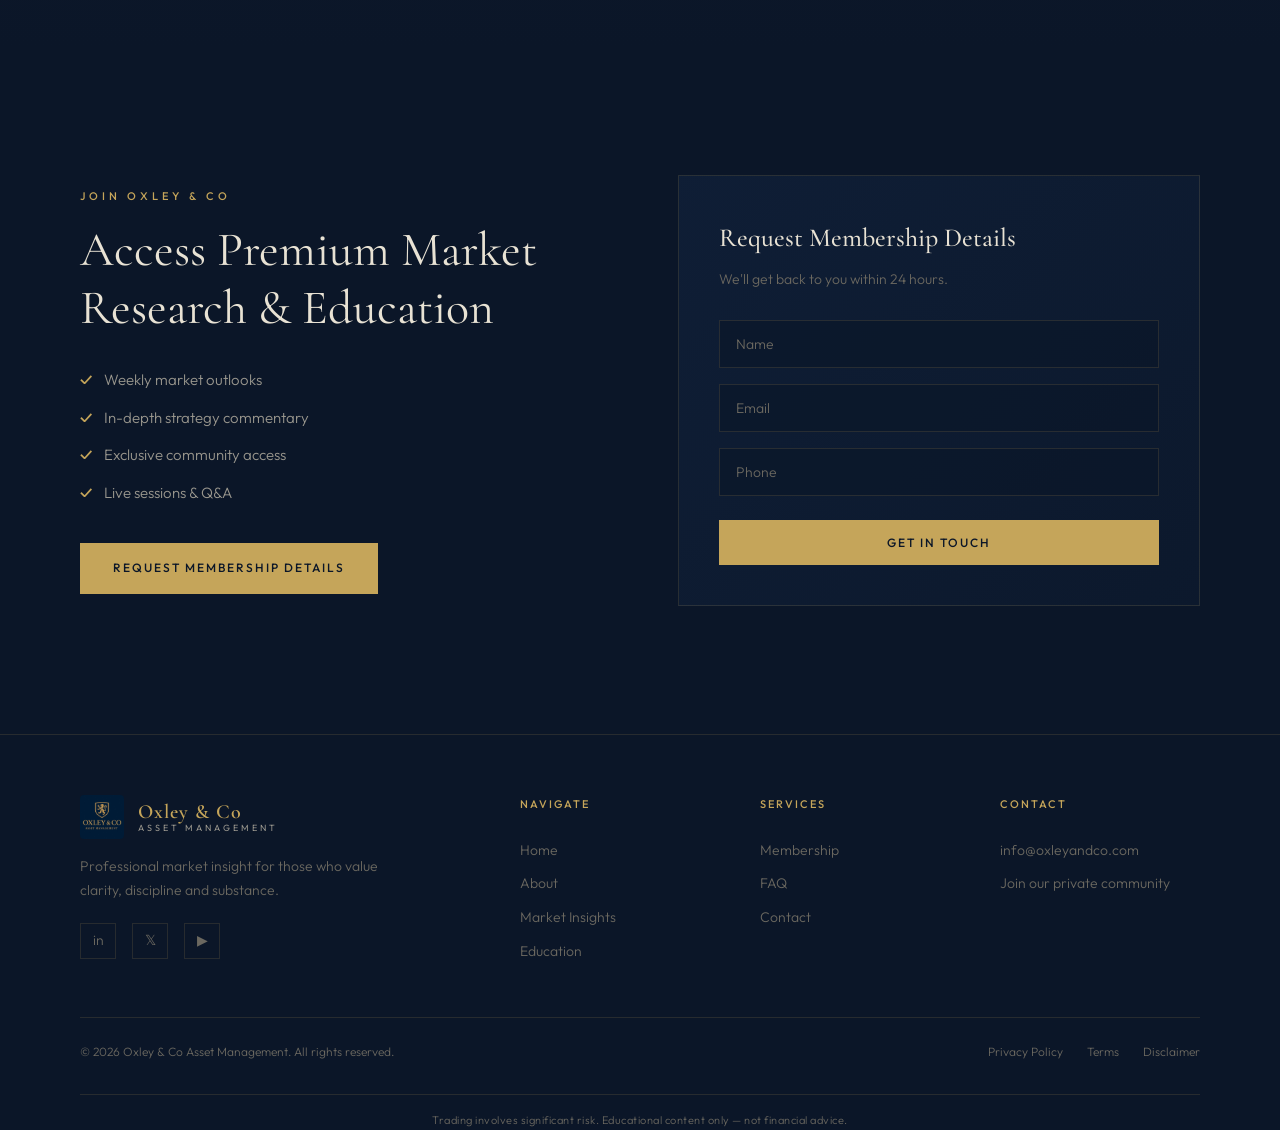
==== commit ac948872: "Enhanced visual design with golden particle effects and animations - Added animated golden orbs with" ====
--- a/index.html
+++ b/index.html
@@ -39,6 +39,12 @@
   <!-- HERO -->
   <section class="hero">
     <div class="hero-bg"></div>
+    <div class="hero-particles">
+      <div class="hero-orb"></div>
+      <div class="hero-orb"></div>
+      <div class="hero-orb"></div>
+    </div>
+    <div class="hero-grid"></div>
     <div class="container">
       <div class="hero-content">
         <p class="hero-label">Structured Research · Global Macro · Forex · Gold</p>
--- a/styles.css
+++ b/styles.css
@@ -293,6 +293,65 @@
   z-index: 0;
 }
 
+/* Golden particle canvas */
+.hero-particles {
+  position: absolute;
+  inset: 0;
+  z-index: 1;
+  overflow: hidden;
+}
+
+/* Animated golden orbs */
+.hero-orb {
+  position: absolute;
+  border-radius: 50%;
+  filter: blur(60px);
+  opacity: 0;
+  animation: orbFloat 12s ease-in-out infinite;
+}
+
+.hero-orb:nth-child(1) {
+  width: 300px; height: 300px;
+  background: radial-gradient(circle, rgba(197,165,90,0.12) 0%, transparent 70%);
+  right: 10%; top: 20%;
+  animation-delay: 0s;
+}
+
+.hero-orb:nth-child(2) {
+  width: 200px; height: 200px;
+  background: radial-gradient(circle, rgba(212,185,110,0.08) 0%, transparent 70%);
+  right: 30%; bottom: 20%;
+  animation-delay: -4s;
+  animation-duration: 16s;
+}
+
+.hero-orb:nth-child(3) {
+  width: 150px; height: 150px;
+  background: radial-gradient(circle, rgba(197,165,90,0.06) 0%, transparent 70%);
+  left: 20%; bottom: 30%;
+  animation-delay: -8s;
+  animation-duration: 20s;
+}
+
+@keyframes orbFloat {
+  0%, 100% { opacity: 0; transform: translateY(20px) scale(0.8); }
+  30%, 70% { opacity: 1; transform: translateY(-20px) scale(1); }
+}
+
+/* Decorative grid lines in hero */
+.hero-grid {
+  position: absolute;
+  inset: 0;
+  z-index: 1;
+  opacity: 0.4;
+  background:
+    linear-gradient(90deg, transparent 49.5%, rgba(197,165,90,0.03) 49.5%, rgba(197,165,90,0.03) 50.5%, transparent 50.5%),
+    linear-gradient(0deg, transparent 49.5%, rgba(197,165,90,0.02) 49.5%, rgba(197,165,90,0.02) 50.5%, transparent 50.5%);
+  background-size: 200px 200px;
+  mask-image: radial-gradient(ellipse at 70% 50%, black 0%, transparent 70%);
+  -webkit-mask-image: radial-gradient(ellipse at 70% 50%, black 0%, transparent 70%);
+}
+
 .hero-content {
   position: relative;
   z-index: 2;
@@ -555,7 +614,7 @@
 .card:hover {
   border-color: var(--border-strong);
   transform: translateY(-4px);
-  box-shadow: 0 20px 60px rgba(0,0,0,0.3);
+  box-shadow: 0 20px 60px rgba(0,0,0,0.3), 0 0 40px rgba(197,165,90,0.04);
 }
 
 .card:hover::before {
@@ -1196,6 +1255,172 @@
   z-index: 1;
 }
 
+/* ═══════════════════════════════════════
+   ENHANCED IMAGE PLACEHOLDER
+   ═══════════════════════════════════════ */
+
+.img-placeholder {
+  background:
+    radial-gradient(ellipse at 40% 30%, rgba(197,165,90,0.12) 0%, transparent 50%),
+    radial-gradient(ellipse at 70% 70%, rgba(197,165,90,0.06) 0%, transparent 50%),
+    linear-gradient(135deg, #0d1a2f 0%, #132340 40%, #0f1d33 100%);
+  border: 1px solid var(--border);
+  aspect-ratio: 4/3;
+  display: flex;
+  align-items: center;
+  justify-content: center;
+  position: relative;
+  overflow: hidden;
+}
+
+.img-placeholder::before {
+  content: '';
+  position: absolute;
+  width: 120%;
+  height: 120%;
+  background:
+    repeating-linear-gradient(45deg, transparent, transparent 30px, rgba(197,165,90,0.015) 30px, rgba(197,165,90,0.015) 31px);
+  animation: shimmerBg 20s linear infinite;
+}
+
+.img-placeholder::after {
+  content: '';
+  position: absolute;
+  inset: 0;
+  background: radial-gradient(ellipse at 50% 50%, rgba(197,165,90,0.08) 0%, transparent 60%);
+}
+
+.img-placeholder .globe-icon {
+  position: relative;
+  z-index: 1;
+  width: 80px;
+  height: 80px;
+  border: 2px solid var(--gold-muted);
+  border-radius: 50%;
+  opacity: 0.4;
+  display: flex;
+  align-items: center;
+  justify-content: center;
+  color: var(--gold-muted);
+  font-size: 32px;
+}
+
+@keyframes shimmerBg {
+  0% { transform: translateX(-10%) translateY(-10%); }
+  100% { transform: translateX(10%) translateY(10%); }
+}
+
+/* ═══════════════════════════════════════
+   GOLDEN ACCENT BAR (top of sections)
+   ═══════════════════════════════════════ */
+
+.gold-accent {
+  position: relative;
+}
+
+.gold-accent::before {
+  content: '';
+  position: absolute;
+  top: 0;
+  left: 50%;
+  transform: translateX(-50%);
+  width: 120px;
+  height: 1px;
+  background: linear-gradient(90deg, transparent, var(--gold), transparent);
+}
+
+/* ═══════════════════════════════════════
+   STAT COUNTER (for pages like about)
+   ═══════════════════════════════════════ */
+
+.stats-row {
+  display: flex;
+  gap: 60px;
+  padding: 40px 0;
+  border-top: 1px solid var(--border);
+  border-bottom: 1px solid var(--border);
+  justify-content: center;
+}
+
+.stat {
+  text-align: center;
+}
+
+.stat-num {
+  font-family: var(--font-display);
+  font-size: 42px;
+  font-weight: 300;
+  color: var(--gold);
+  line-height: 1;
+}
+
+.stat-label {
+  font-size: 11px;
+  letter-spacing: 2px;
+  text-transform: uppercase;
+  color: var(--text-muted);
+  margin-top: 8px;
+}
+
+/* ═══════════════════════════════════════
+   TESTIMONIAL / QUOTE
+   ═══════════════════════════════════════ */
+
+.quote-block {
+  position: relative;
+  padding: 40px;
+  border-left: 2px solid var(--gold);
+  background: linear-gradient(90deg, rgba(197,165,90,0.03) 0%, transparent 100%);
+}
+
+.quote-block p {
+  font-family: var(--font-accent);
+  font-size: 18px;
+  font-style: italic;
+  line-height: 1.8;
+  color: var(--text-primary);
+}
+
+.quote-block cite {
+  display: block;
+  margin-top: 16px;
+  font-family: var(--font-body);
+  font-size: 13px;
+  font-style: normal;
+  letter-spacing: 1px;
+  text-transform: uppercase;
+  color: var(--gold-muted);
+}
+
+/* ═══════════════════════════════════════
+   ENHANCED CTA BANNER
+   ═══════════════════════════════════════ */
+
+.cta-banner {
+  background:
+    radial-gradient(ellipse at 80% 50%, rgba(197,165,90,0.06) 0%, transparent 50%),
+    linear-gradient(135deg, var(--navy-mid) 0%, var(--navy-light) 100%);
+  border: 1px solid var(--border);
+  padding: 60px;
+  display: flex;
+  align-items: center;
+  justify-content: space-between;
+  gap: 40px;
+  flex-wrap: wrap;
+  position: relative;
+  overflow: hidden;
+}
+
+.cta-banner::before {
+  content: '';
+  position: absolute;
+  top: 0;
+  left: 0;
+  right: 0;
+  height: 1px;
+  background: linear-gradient(90deg, transparent, var(--gold-dark), transparent);
+}
+
 /* Utility */
 .text-gold { color: var(--gold); }
 .text-muted { color: var(--text-muted); }
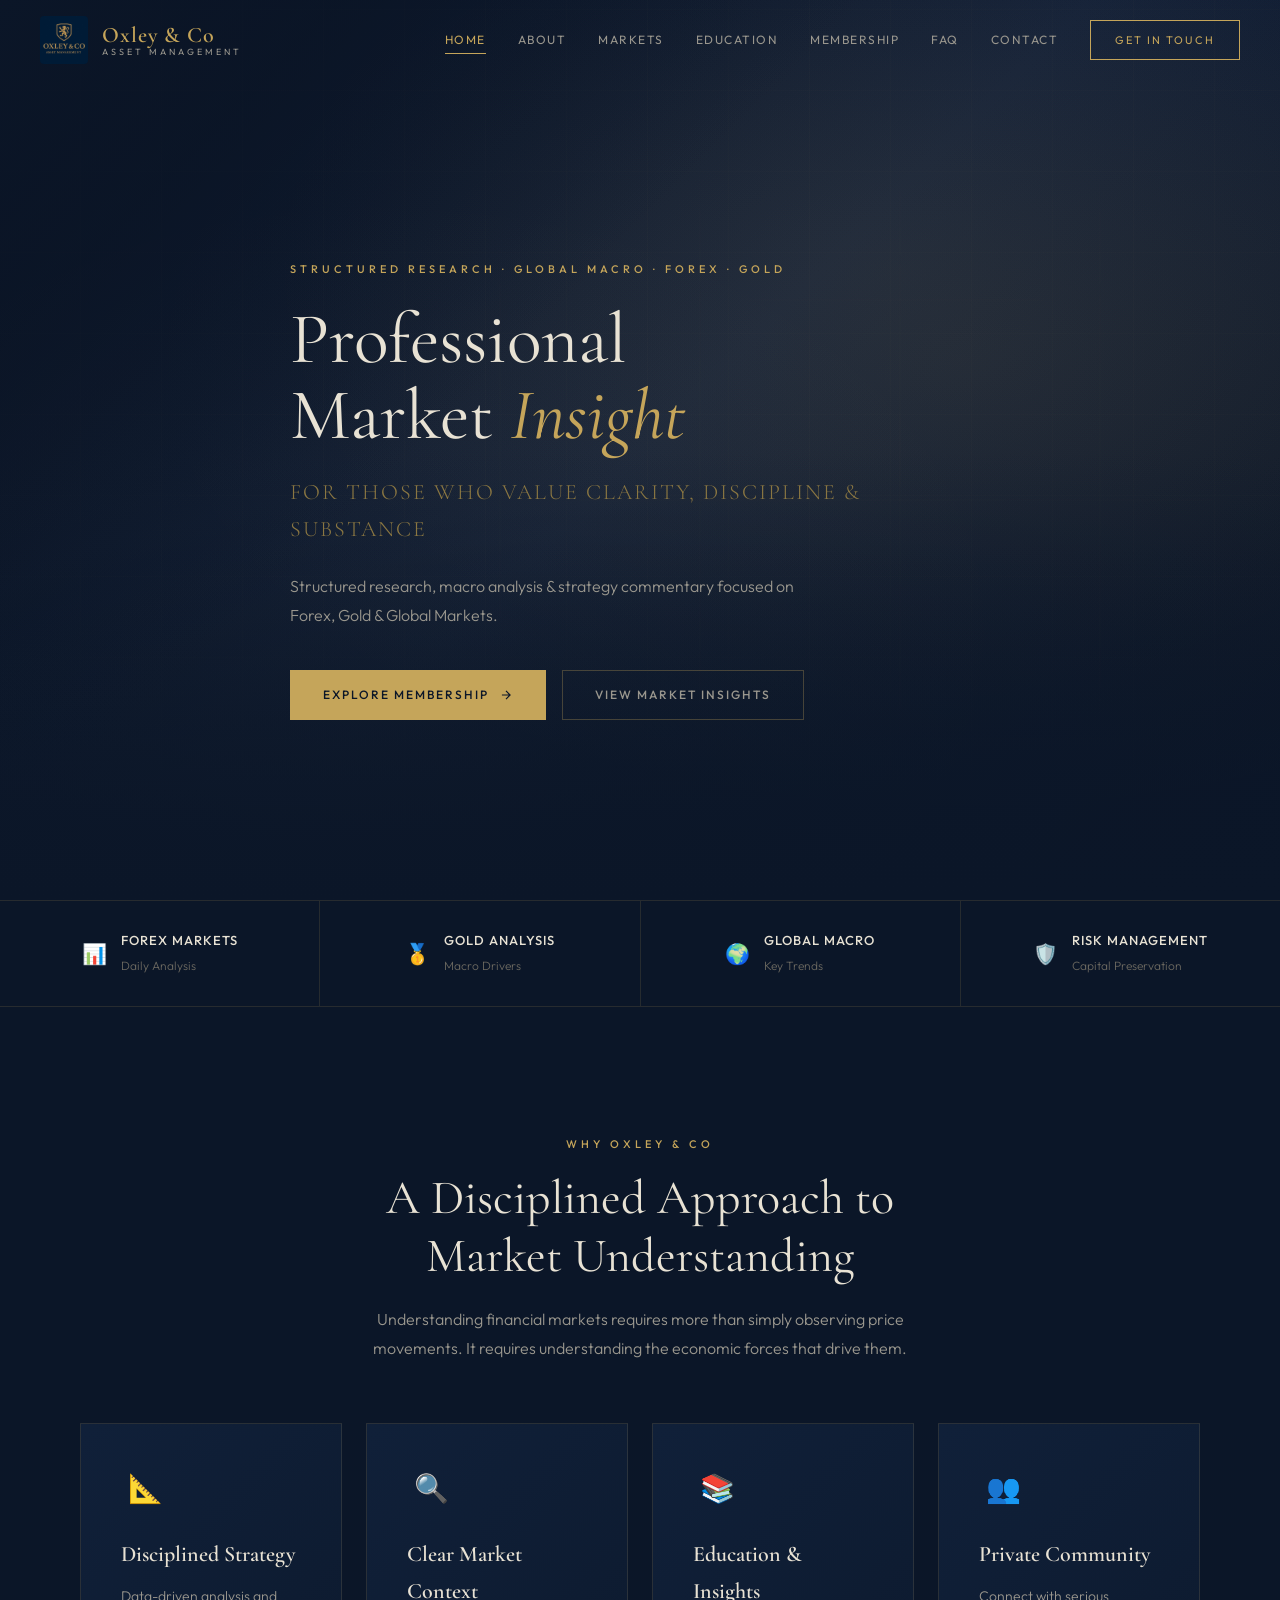
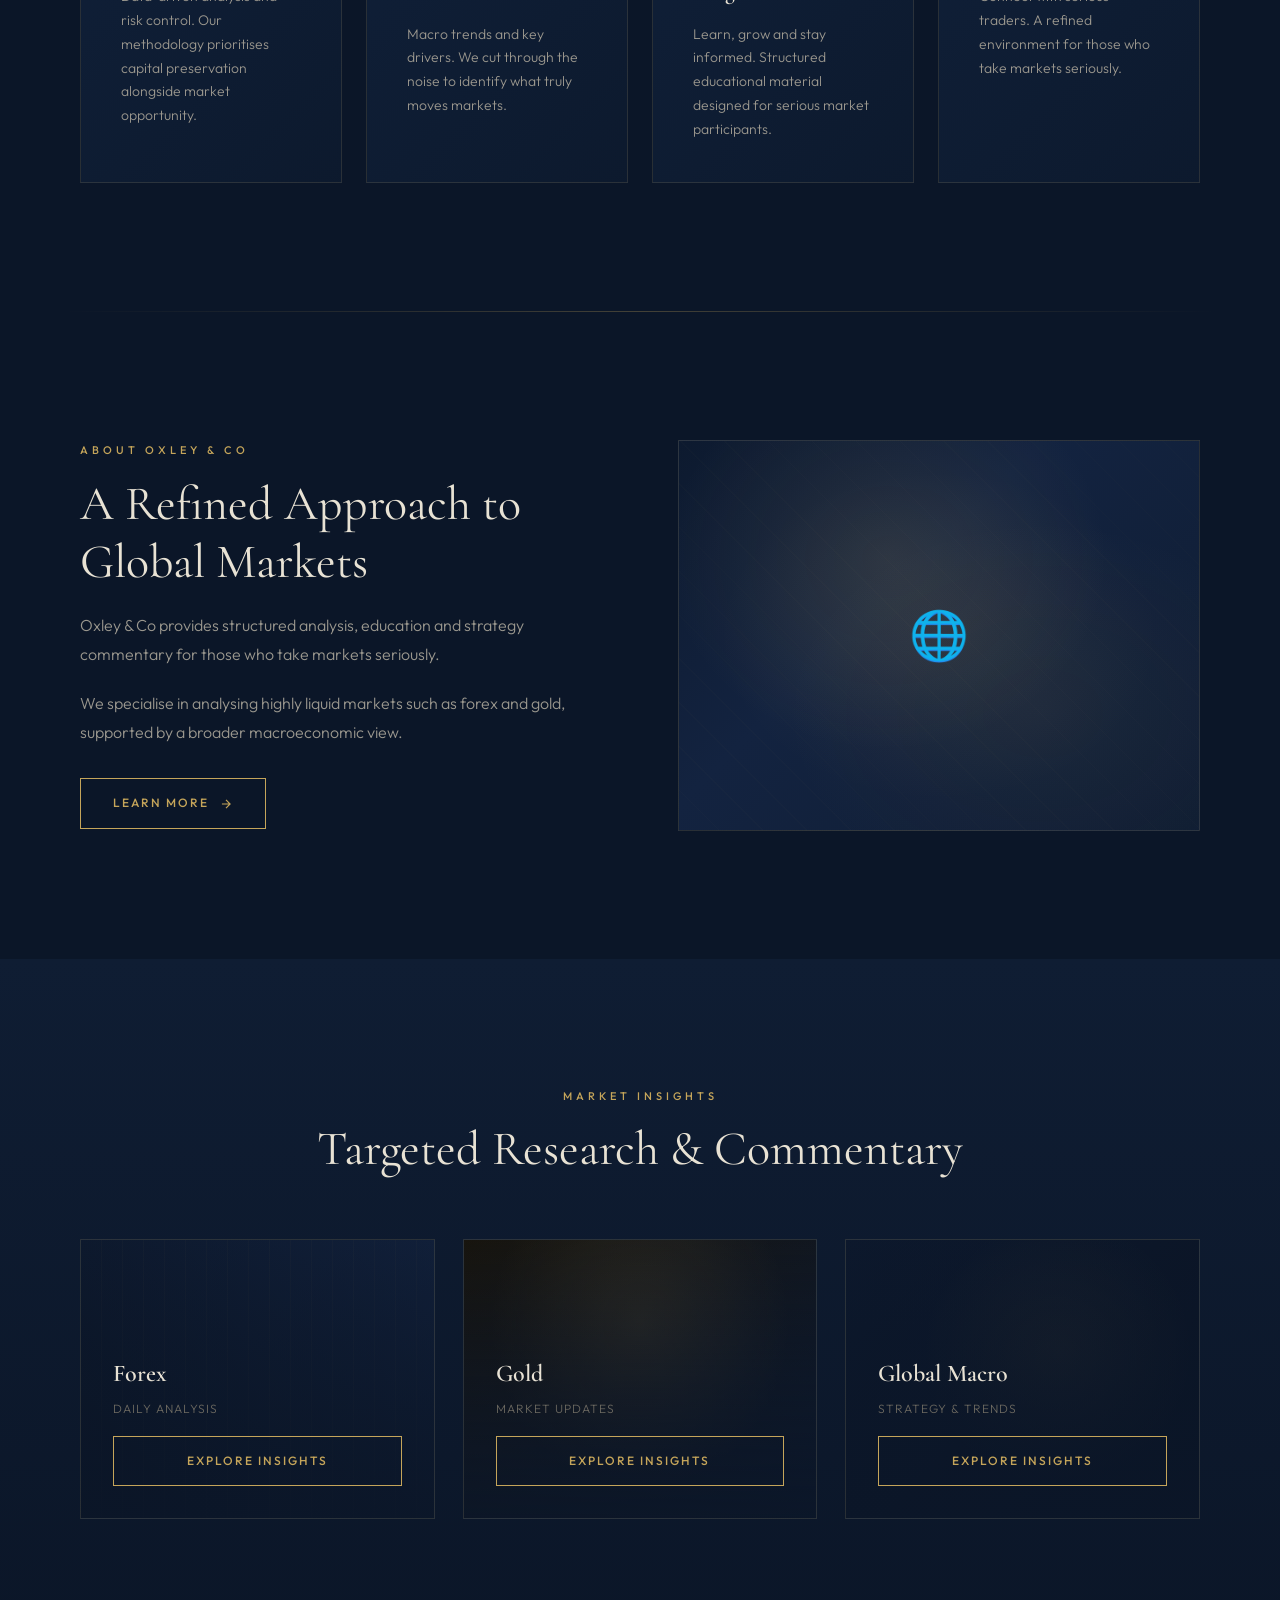
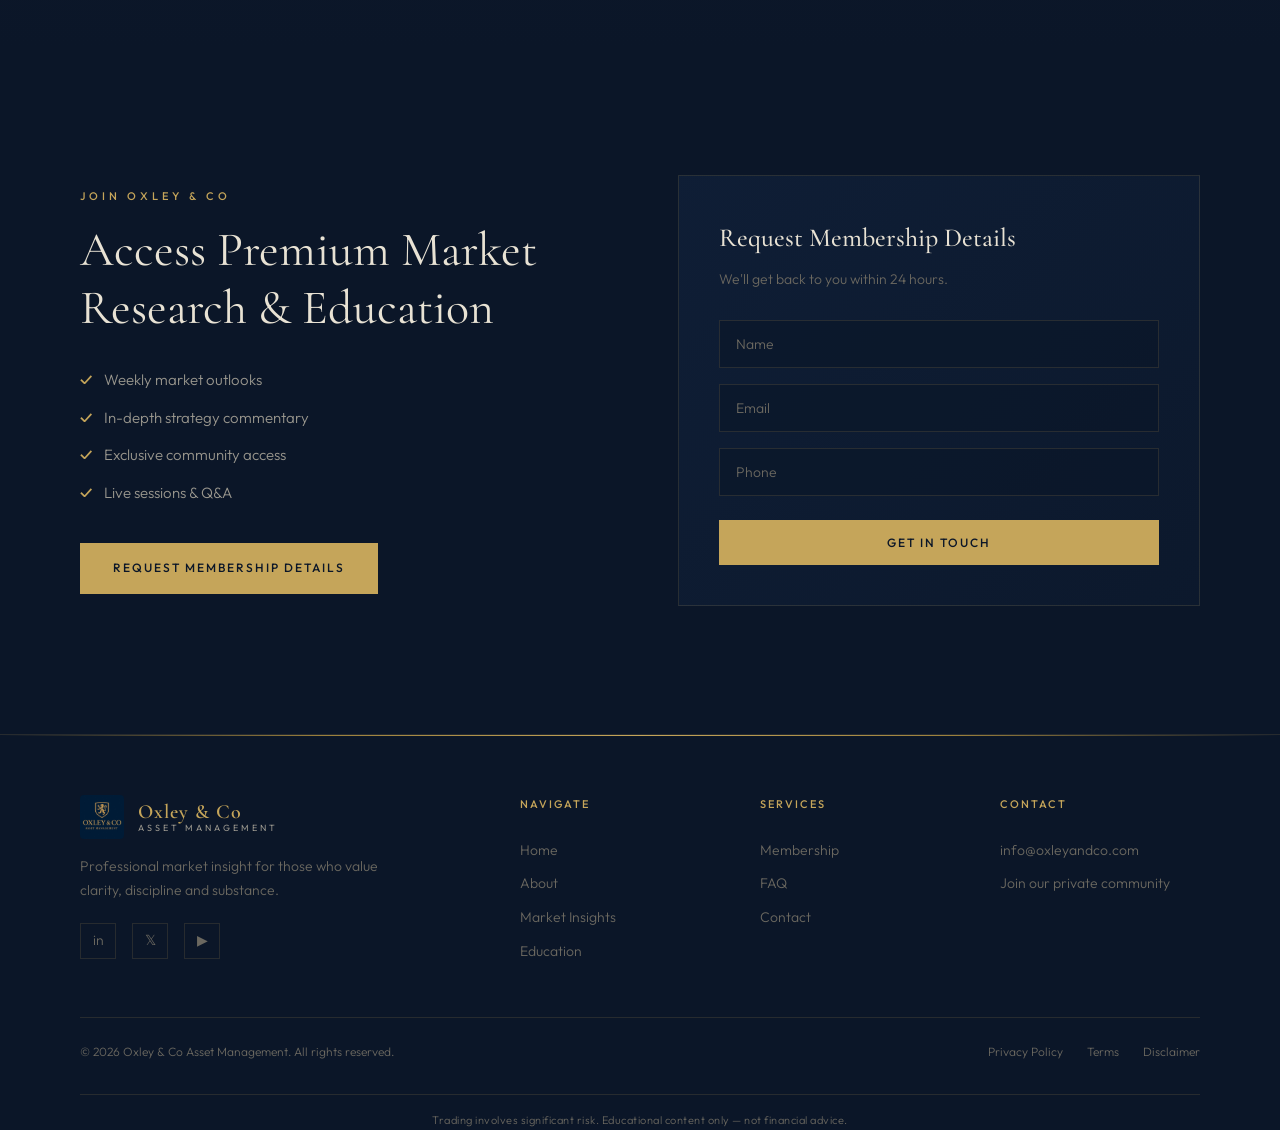
==== commit 8ae1b236: "Premium polish: orbs on inner pages, scroll-to-top, stats, quotes, trust badges - Added floating gol" ====
--- a/index.html
+++ b/index.html
@@ -281,6 +281,11 @@
     </div>
   </footer>
 
+  <!-- SCROLL TO TOP -->
+  <button class="scroll-top" aria-label="Scroll to top">
+    <svg xmlns="http://www.w3.org/2000/svg" viewBox="0 0 24 24" fill="none" stroke-width="2"><path d="M12 19V5M5 12l7-7 7 7"/></svg>
+  </button>
+
   <script src="main.js"></script>
 </body>
 </html>
--- a/styles.css
+++ b/styles.css
@@ -417,22 +417,6 @@
 }
 
 /* Page hero (shorter) */
-.page-hero {
-  position: relative;
-  padding: 160px 0 80px;
-  overflow: hidden;
-}
-
-.page-hero::before {
-  content: '';
-  position: absolute;
-  inset: 0;
-  background:
-    radial-gradient(ellipse at 30% 50%, rgba(197,165,90,0.06) 0%, transparent 60%),
-    linear-gradient(180deg, var(--navy) 0%, var(--navy-light) 50%, var(--navy) 100%);
-  z-index: 0;
-}
-
 .page-hero .container {
   position: relative;
   z-index: 1;
@@ -544,7 +528,8 @@
 
 .section-divider {
   border: none;
-  border-top: 1px solid var(--border);
+  height: 1px;
+  background: linear-gradient(90deg, transparent 5%, var(--border) 30%, var(--border-strong) 50%, var(--border) 70%, transparent 95%);
   margin: 0;
 }
 
@@ -1421,6 +1406,229 @@
   background: linear-gradient(90deg, transparent, var(--gold-dark), transparent);
 }
 
+/* ═══════════════════════════════════════
+   PAGE HERO — DECORATIVE ELEMENTS
+   ═══════════════════════════════════════ */
+
+.page-hero {
+  position: relative;
+  padding: 160px 0 80px;
+  overflow: hidden;
+}
+
+.page-hero::before {
+  content: '';
+  position: absolute;
+  inset: 0;
+  background:
+    radial-gradient(ellipse at 30% 50%, rgba(197,165,90,0.06) 0%, transparent 60%),
+    linear-gradient(180deg, var(--navy) 0%, var(--navy-light) 50%, var(--navy) 100%);
+  z-index: 0;
+}
+
+.page-hero::after {
+  content: '';
+  position: absolute;
+  inset: 0;
+  z-index: 0;
+  opacity: 0.3;
+  background:
+    linear-gradient(90deg, transparent 49.5%, rgba(197,165,90,0.03) 49.5%, rgba(197,165,90,0.03) 50.5%, transparent 50.5%),
+    linear-gradient(0deg, transparent 49.5%, rgba(197,165,90,0.02) 49.5%, rgba(197,165,90,0.02) 50.5%, transparent 50.5%);
+  background-size: 200px 200px;
+  mask-image: radial-gradient(ellipse at 70% 50%, black 0%, transparent 60%);
+  -webkit-mask-image: radial-gradient(ellipse at 70% 50%, black 0%, transparent 60%);
+}
+
+/* Floating orbs in page heroes */
+.page-hero-orb {
+  position: absolute;
+  border-radius: 50%;
+  filter: blur(50px);
+  z-index: 0;
+  opacity: 0;
+  animation: orbFloat 14s ease-in-out infinite;
+}
+
+.page-hero-orb:nth-child(1) {
+  width: 200px; height: 200px;
+  background: radial-gradient(circle, rgba(197,165,90,0.1) 0%, transparent 70%);
+  right: 15%; top: 30%;
+  animation-delay: 0s;
+}
+
+.page-hero-orb:nth-child(2) {
+  width: 140px; height: 140px;
+  background: radial-gradient(circle, rgba(212,185,110,0.06) 0%, transparent 70%);
+  left: 10%; bottom: 15%;
+  animation-delay: -5s;
+  animation-duration: 18s;
+}
+
+/* ═══════════════════════════════════════
+   SCROLL TO TOP BUTTON
+   ═══════════════════════════════════════ */
+
+.scroll-top {
+  position: fixed;
+  bottom: 32px;
+  right: 32px;
+  width: 44px;
+  height: 44px;
+  background: rgba(197, 165, 90, 0.15);
+  backdrop-filter: blur(10px);
+  border: 1px solid var(--border-strong);
+  color: var(--gold);
+  display: flex;
+  align-items: center;
+  justify-content: center;
+  cursor: pointer;
+  z-index: 999;
+  opacity: 0;
+  visibility: hidden;
+  transform: translateY(16px);
+  transition: all 0.35s ease;
+}
+
+.scroll-top.visible {
+  opacity: 1;
+  visibility: visible;
+  transform: translateY(0);
+}
+
+.scroll-top:hover {
+  background: var(--gold);
+  color: var(--navy);
+  border-color: var(--gold);
+  transform: translateY(-2px);
+  box-shadow: 0 8px 24px rgba(197,165,90,0.25);
+}
+
+.scroll-top svg {
+  width: 18px;
+  height: 18px;
+  stroke: currentColor;
+}
+
+/* ═══════════════════════════════════════
+   PAGE LOAD ANIMATION
+   ═══════════════════════════════════════ */
+
+body {
+  animation: pageLoad 0.6s ease-out;
+}
+
+@keyframes pageLoad {
+  from { opacity: 0; }
+  to { opacity: 1; }
+}
+
+/* ═══════════════════════════════════════
+   TRUST BADGES / ICON ROW
+   ═══════════════════════════════════════ */
+
+.trust-row {
+  display: flex;
+  gap: 40px;
+  justify-content: center;
+  flex-wrap: wrap;
+  padding: 20px 0;
+}
+
+.trust-item {
+  display: flex;
+  align-items: center;
+  gap: 12px;
+  color: var(--text-muted);
+  font-size: 13px;
+  letter-spacing: 0.5px;
+}
+
+.trust-item .trust-icon {
+  width: 36px;
+  height: 36px;
+  border: 1px solid var(--border);
+  border-radius: 50%;
+  display: flex;
+  align-items: center;
+  justify-content: center;
+  font-size: 16px;
+  color: var(--gold);
+  flex-shrink: 0;
+}
+
+/* ═══════════════════════════════════════
+   ENHANCED TIER CARDS
+   ═══════════════════════════════════════ */
+
+.tier-card.featured {
+  box-shadow: 0 0 40px rgba(197,165,90,0.08);
+}
+
+.tier-card.featured:hover {
+  box-shadow: 0 24px 60px rgba(0,0,0,0.3), 0 0 60px rgba(197,165,90,0.1);
+}
+
+/* ═══════════════════════════════════════
+   GOLDEN UNDERLINE ON PAGE HERO TITLE
+   ═══════════════════════════════════════ */
+
+.page-hero h1::after {
+  content: '';
+  display: block;
+  width: 60px;
+  height: 2px;
+  background: linear-gradient(90deg, var(--gold), var(--gold-dark));
+  margin-top: 20px;
+  animation: lineGrow 0.8s ease 0.3s both;
+}
+
+@keyframes lineGrow {
+  from { width: 0; opacity: 0; }
+  to { width: 60px; opacity: 1; }
+}
+
+/* ═══════════════════════════════════════
+   ENHANCED FOOTER WITH GRADIENT TOP
+   ═══════════════════════════════════════ */
+
+.footer::before {
+  content: '';
+  position: absolute;
+  top: 0;
+  left: 0;
+  right: 0;
+  height: 1px;
+  background: linear-gradient(90deg, transparent, var(--gold-dark), var(--gold), var(--gold-dark), transparent);
+}
+
+/* ═══════════════════════════════════════
+   RESPONSIVE REFINEMENTS
+   ═══════════════════════════════════════ */
+
+@media (max-width: 600px) {
+  .stats-row {
+    gap: 32px;
+    flex-direction: column;
+    align-items: center;
+  }
+
+  .trust-row {
+    gap: 20px;
+  }
+
+  .scroll-top {
+    bottom: 20px;
+    right: 20px;
+    width: 40px;
+    height: 40px;
+  }
+
+  .page-hero {
+    padding: 130px 0 60px;
+  }
+}
+
 /* Utility */
 .text-gold { color: var(--gold); }
 .text-muted { color: var(--text-muted); }
